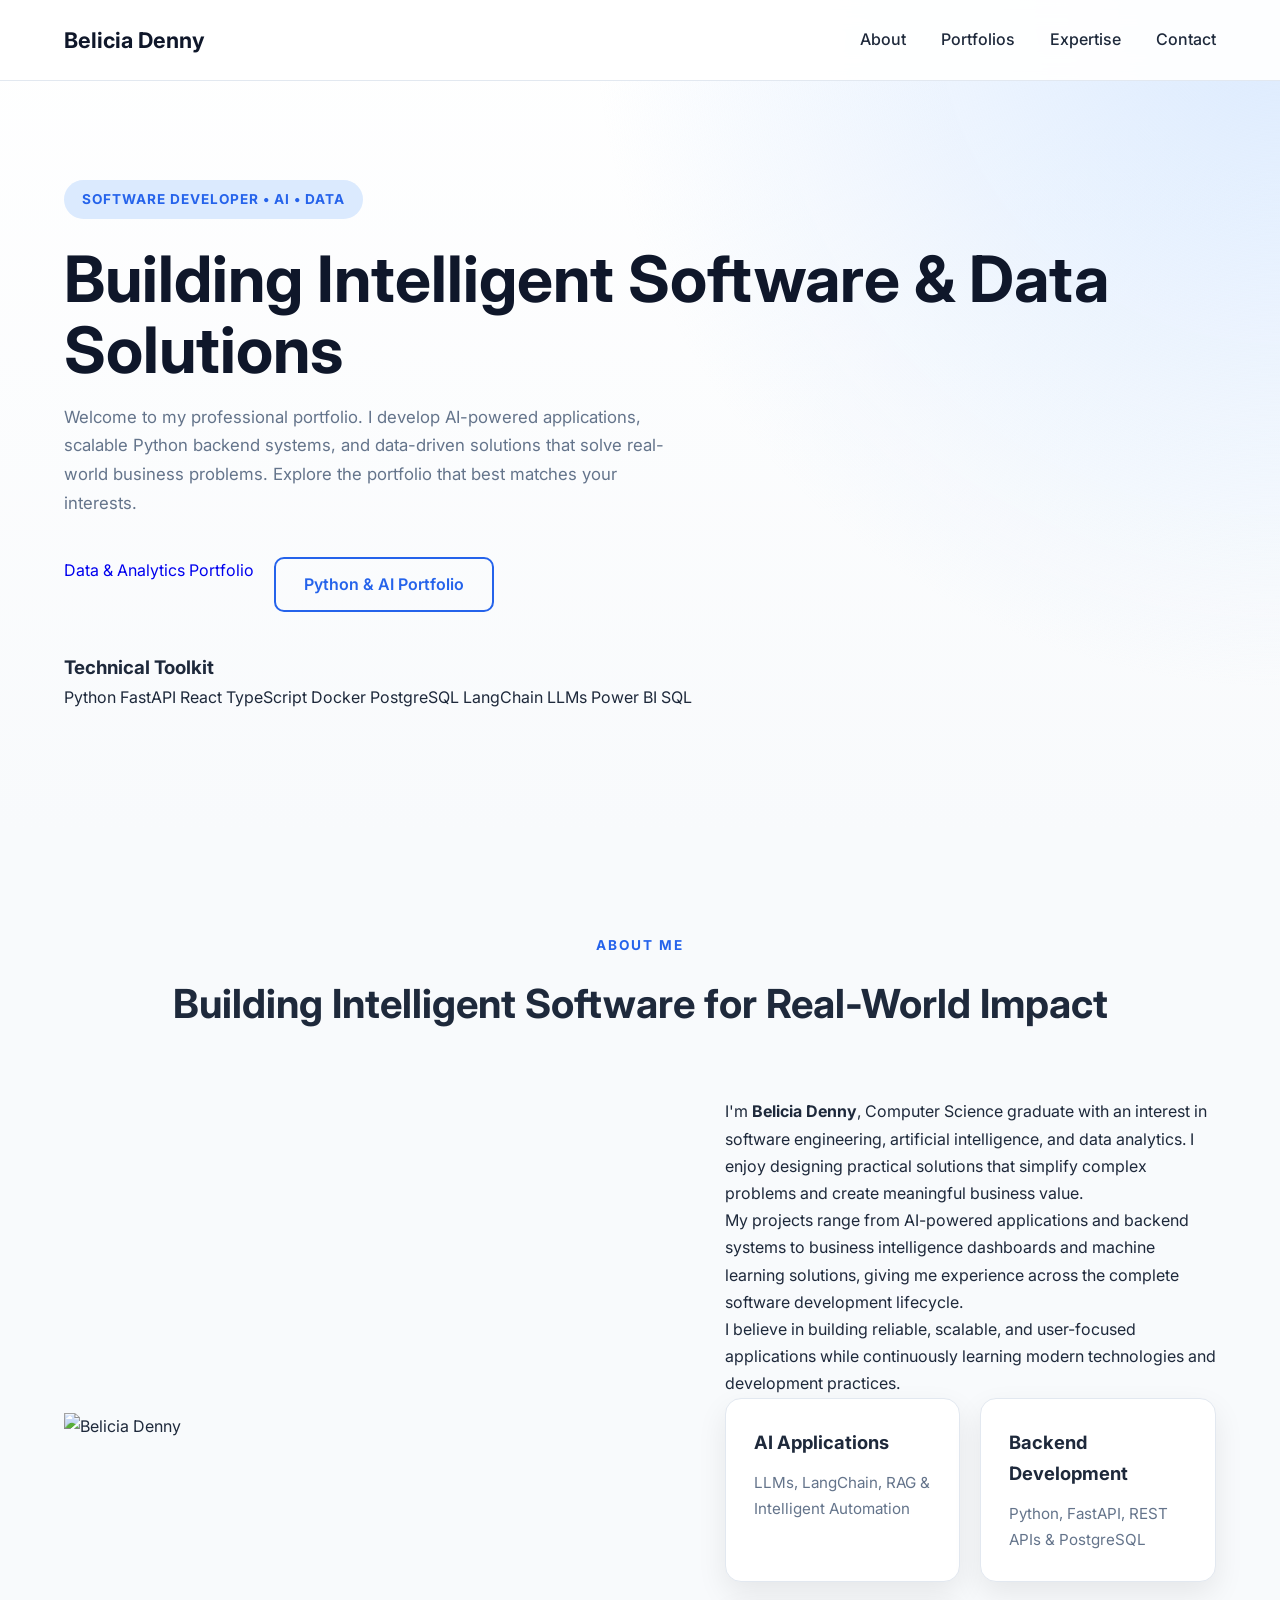
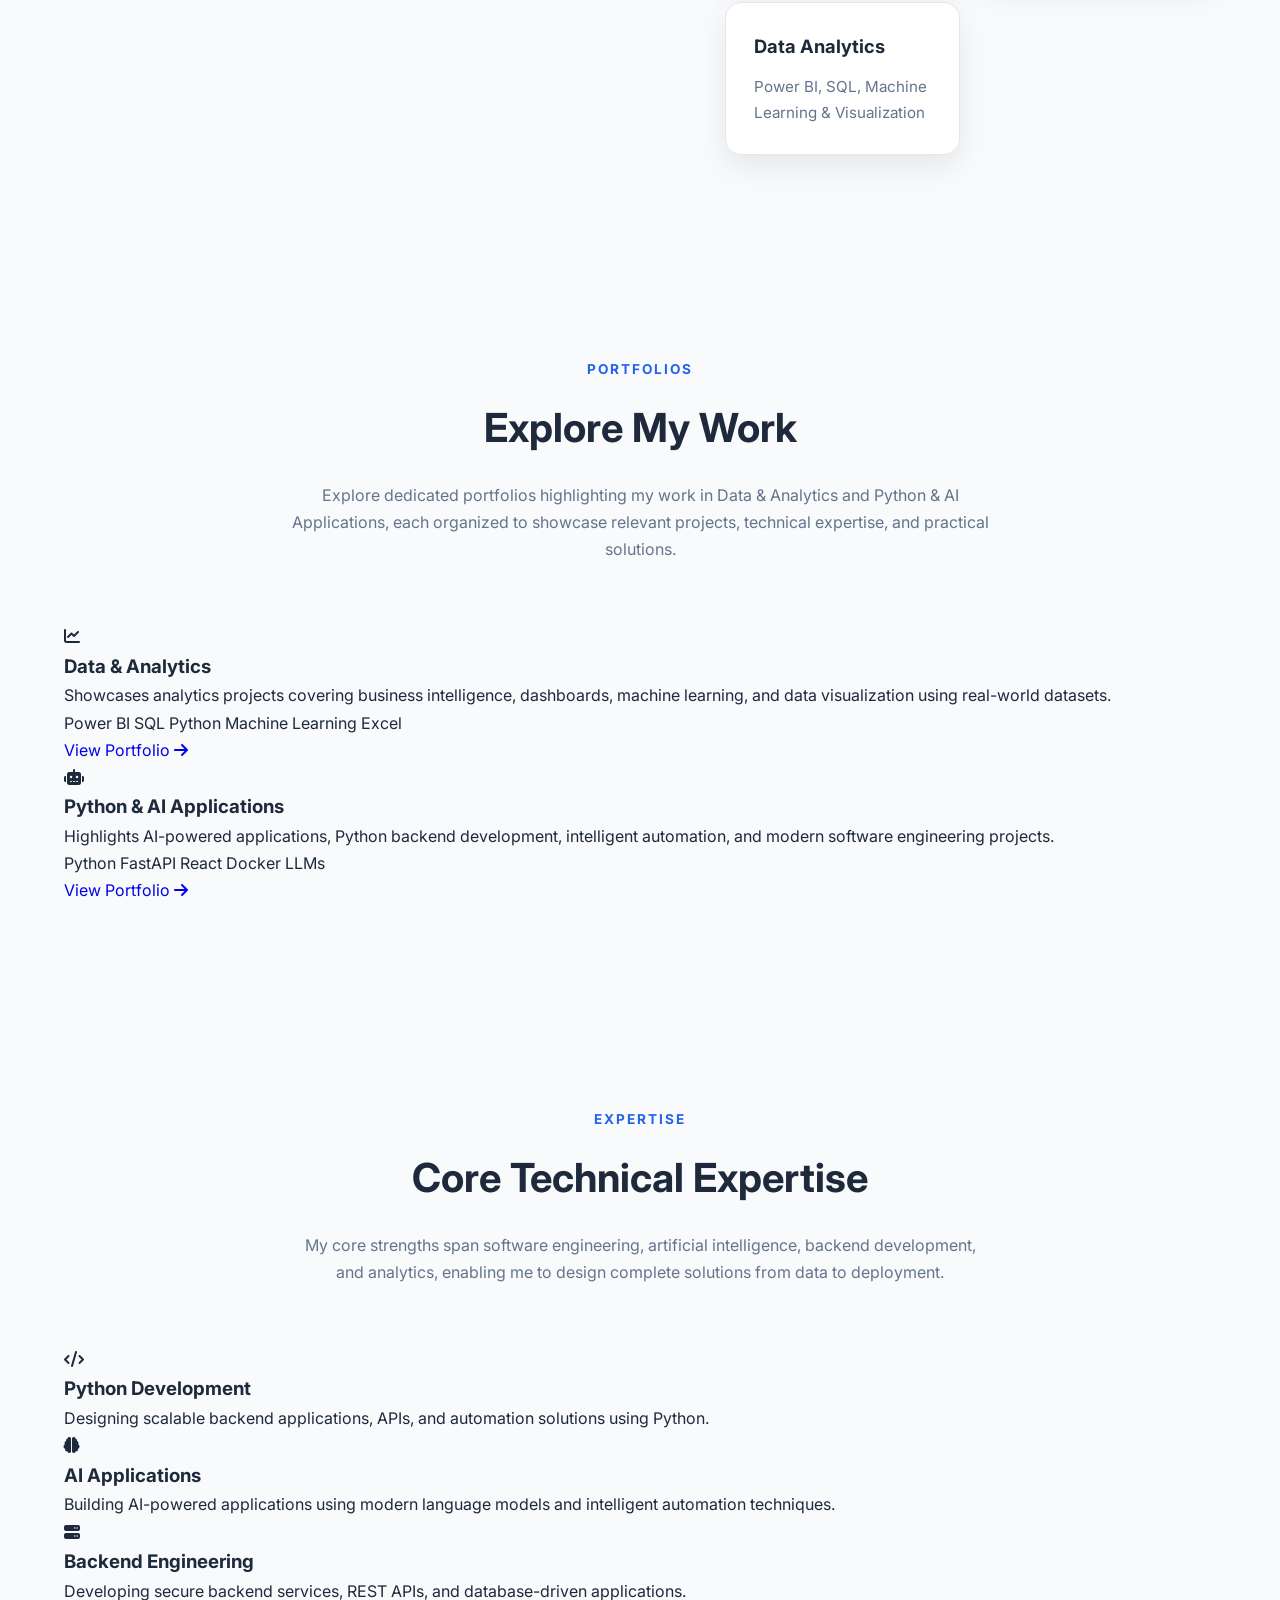
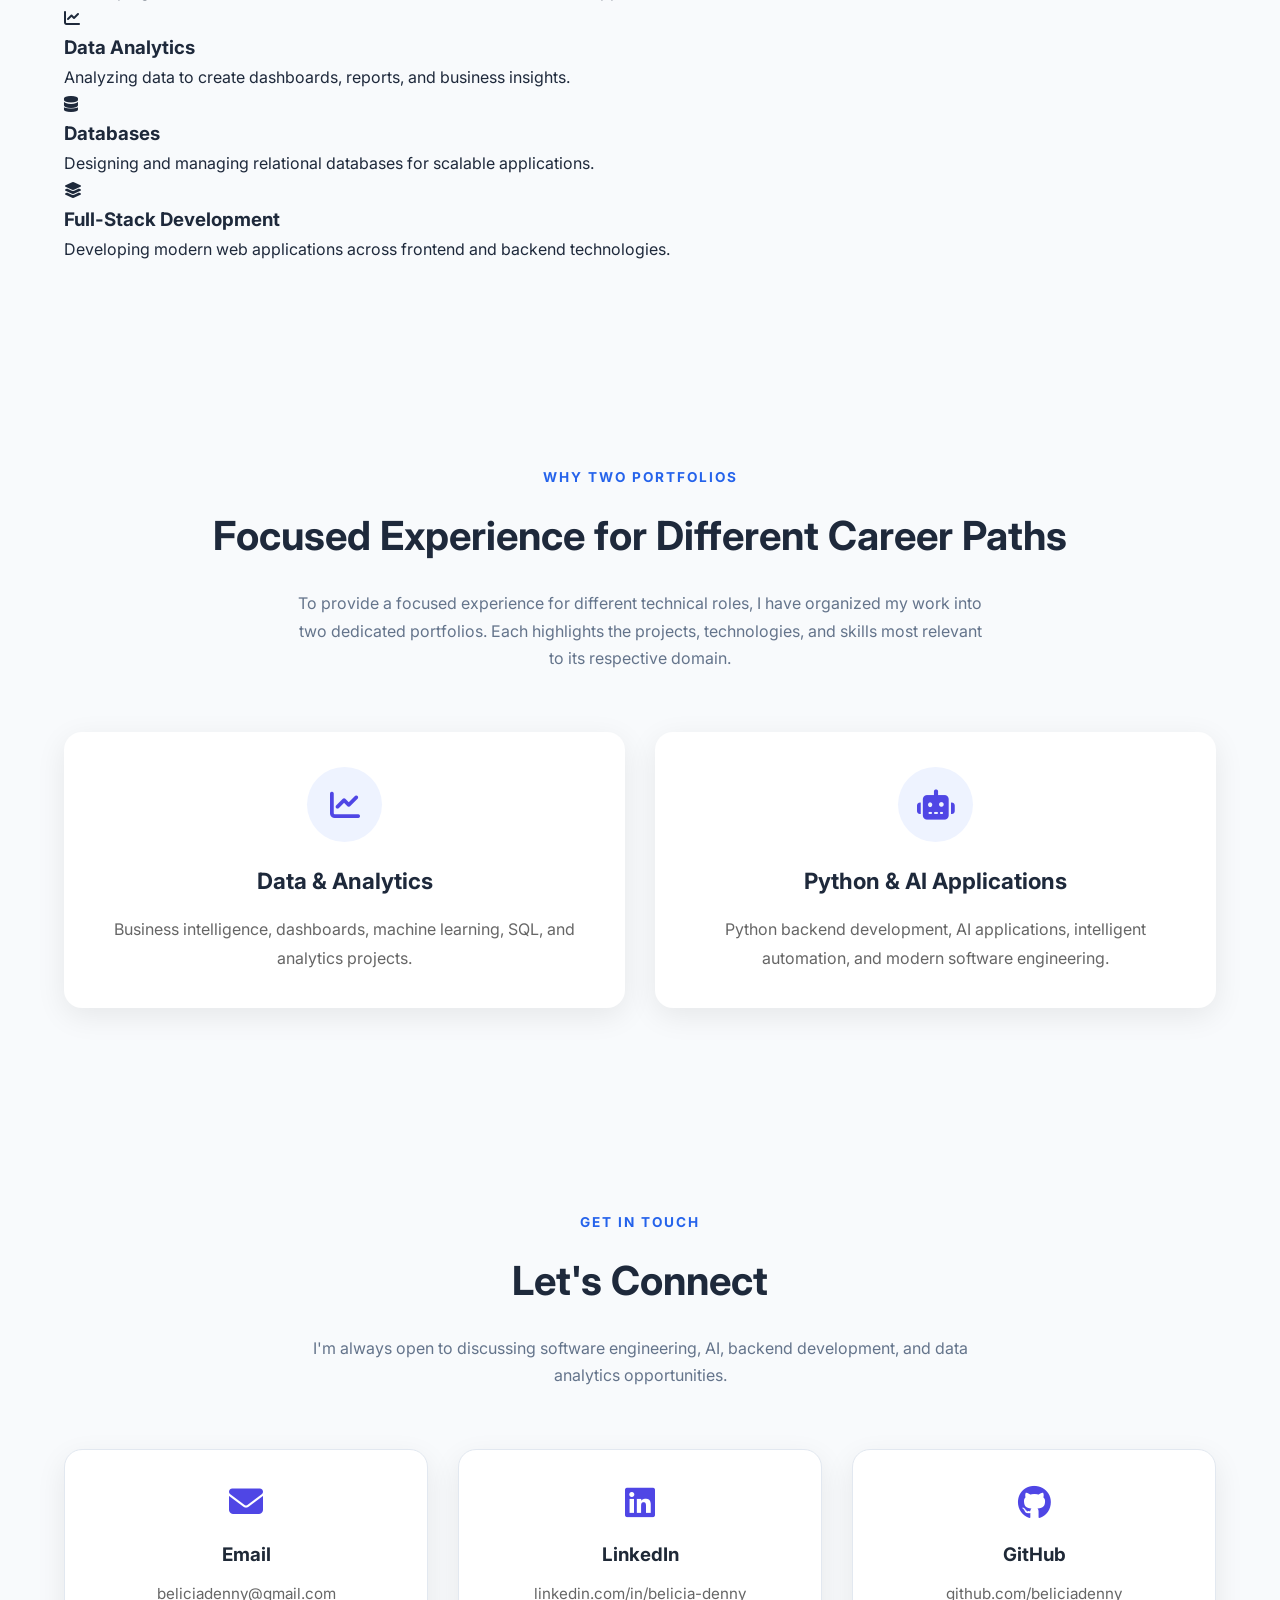
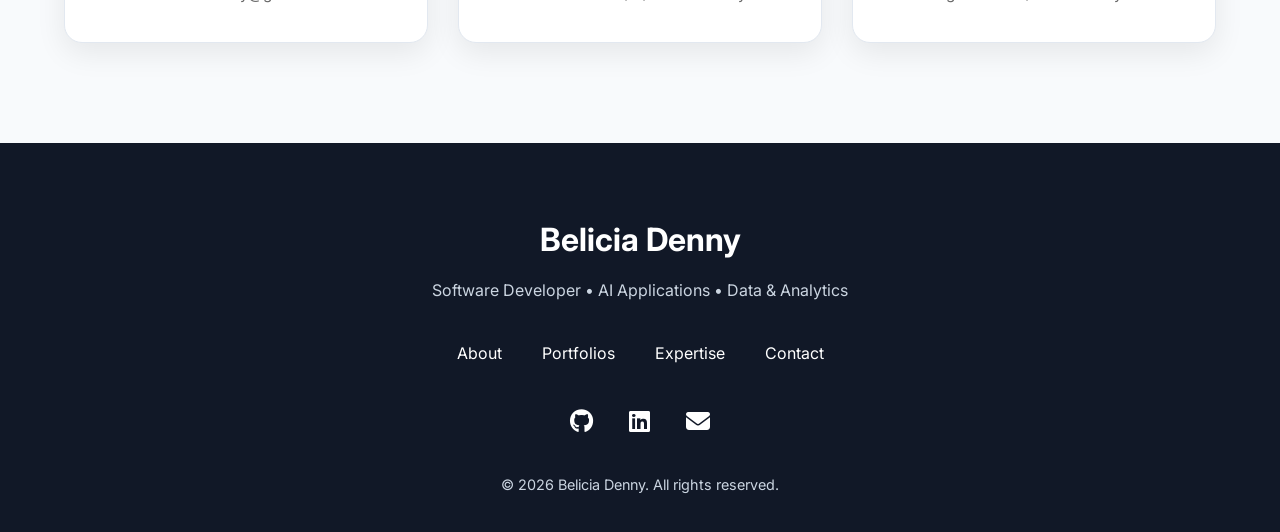
==== index.html @ b596ad57 "Update index.html" ====
<!DOCTYPE html>
<html lang="en">

<head>

    <meta charset="UTF-8">

    <meta name="viewport"
          content="width=device-width, initial-scale=1.0">

    <title>
        Belicia Denny | Data & Analytics Portfolio
    </title>

    <meta name="description"
          content="Portfolio of Belicia Denny showcasing Data Analytics, Business Intelligence, Machine Learning and Data Quality projects.">

    <link rel="icon"
          href="assets/images/favicon.png">

    <link rel="stylesheet"
          href="style.css">

    <link rel="preconnect"
          href="https://fonts.googleapis.com">

    <link rel="preconnect"
          href="https://fonts.gstatic.com"
          crossorigin>

    <link href="https://fonts.googleapis.com/css2?family=Inter:wght@300;400;500;600;700;800&display=swap"
          rel="stylesheet">

    <link rel="stylesheet"
          href="https://cdnjs.cloudflare.com/ajax/libs/font-awesome/6.5.2/css/all.min.css">

</head>

<body>

<!-- ================= HEADER ================= -->

<header class="hero">

    <nav class="navbar">

        <div class="container nav-container">

            <a href="#" class="logo">
                Belicia Denny
            </a>

            <ul class="nav-links">

                <li><a href="#about">About</a></li>

                <li><a href="#portfolios">Portfolios</a></li>

                <li><a href="#expertise">Expertise</a></li>

                <li><a href="#contact">Contact</a></li>

            </ul>

        </div>

    </nav>



    <div class="container hero-content">

        <div class="hero-text">

            <span class="hero-tag">

                SOFTWARE DEVELOPER • AI • DATA

            </span>

            <h1>

                Building Intelligent Software & Data Solutions

            </h1>

            <p>

                Welcome to my professional portfolio.

                I develop AI-powered applications, scalable Python backend systems,

                and data-driven solutions that solve real-world business problems.

                Explore the portfolio that best matches your interests.

            </p>

            <div class="hero-buttons">

                <a href="data-analytics/"

                   class="btn-primary">

                    Data & Analytics Portfolio

                </a>

                <a href="python-ai/"

                   class="btn-outline">

                    Python & AI Portfolio

                </a>

            </div>

        </div>



        <div class="hero-image">

            <div class="hero-card">

                <h3>

                    Technical Toolkit

                </h3>

                <div class="hero-skills">

                    <span>Python</span>

                    <span>FastAPI</span>

                    <span>React</span>

                    <span>TypeScript</span>

                    <span>Docker</span>

                    <span>PostgreSQL</span>

                    <span>LangChain</span>

                    <span>LLMs</span>

                    <span>Power BI</span>

                    <span>SQL</span>

                </div>

            </div>

        </div>

    </div>

</header>

<!-- ================= ABOUT ================= -->

<section id="about" class="about section">

    <div class="container">

        <div class="section-title">

            <span>ABOUT ME</span>

            <h2>Building Intelligent Software for Real-World Impact</h2>

        </div>

        <div class="about-grid">

            <div class="about-image">

                <img src="assets/images/profile.jpeg"
                     alt="Belicia Denny">

            </div>

            <div class="about-content">

                <p>

                    I'm <strong>Belicia Denny</strong>, Computer Science graduate with an interest in software engineering, artificial intelligence, and data analytics. I enjoy designing practical solutions that simplify complex problems and create meaningful business value.

                </p>

                <p>

                   My projects range from AI-powered applications and backend systems to business intelligence dashboards and machine learning solutions, giving me experience across the complete software development lifecycle.

                </p>

                <p>

                    I believe in building reliable, scalable, and user-focused applications while continuously learning modern technologies and development practices.

                </p>

                <div class="about-highlights">

                    <div class="highlight-card">

                        <h3>AI Applications</h3>

                        <p>LLMs, LangChain, RAG & Intelligent Automation</p>

                    </div>

                    <div class="highlight-card">

                        <h3>Backend Development</h3>

                        <p>Python, FastAPI, REST APIs & PostgreSQL</p>

                    </div>

                    <div class="highlight-card">

                        <h3>Data Analytics</h3>

                        <p>Power BI, SQL, Machine Learning & Visualization</p>

                    </div>

                </div>

            </div>

        </div>

    </div>

</section>

<!-- ================= PORTFOLIOS ================= -->

<section id="portfolios" class="portfolio-selection section">

    <div class="container">

        <div class="section-title">

            <span>PORTFOLIOS</span>

            <h2>Explore My Work</h2>

            <p>

                Explore dedicated portfolios highlighting my work in Data & Analytics and Python & AI Applications, each organized to showcase relevant projects, technical expertise, and practical solutions.

            </p>

        </div>

        <div class="portfolio-grid">

            <!-- Data Portfolio -->

            <div class="portfolio-card">

                <div class="portfolio-icon">

                    <i class="fas fa-chart-line"></i>

                </div>

                <h3>Data & Analytics</h3>

                <p>

                    Showcases analytics projects covering business intelligence, dashboards, machine learning, and data visualization using real-world datasets.

                </p>

                <div class="portfolio-tags">

                    <span>Power BI</span>

                    <span>SQL</span>

                    <span>Python</span>

                    <span>Machine Learning</span>

                    <span>Excel</span>

                </div>

                <a href="data-analytics/"

                   class="btn-primary">

                    View Portfolio

                    <i class="fas fa-arrow-right"></i>

                </a>

            </div>



            <!-- Python Portfolio -->

            <div class="portfolio-card">

                <div class="portfolio-icon">

                    <i class="fas fa-robot"></i>

                </div>

                <h3>Python & AI Applications</h3>

                <p>

                    Highlights AI-powered applications, Python backend development, intelligent automation, and modern software engineering projects.
                </p>

                <div class="portfolio-tags">

                    <span>Python</span>

                    <span>FastAPI</span>

                    <span>React</span>

                    <span>Docker</span>

                    <span>LLMs</span>

                </div>

                <a href="python-ai/"

                   class="btn-primary">

                    View Portfolio

                    <i class="fas fa-arrow-right"></i>

                </a>

            </div>

        </div>

    </div>

</section>

<!-- ================= EXPERTISE ================= -->

<section id="expertise" class="expertise section">

    <div class="container">

        <div class="section-title">

            <span>EXPERTISE</span>

            <h2>Core Technical Expertise</h2>

            <p>

                My core strengths span software engineering, artificial intelligence, backend development, and analytics, enabling me to design complete solutions from data to deployment.

            </p>

        </div>

        <div class="expertise-grid">

            <div class="expertise-card">

                <i class="fas fa-code"></i>

                <h3>Python Development</h3>

                <p>

                    Designing scalable backend applications, APIs, and automation solutions using Python.

                </p>

            </div>

            <div class="expertise-card">

                <i class="fas fa-brain"></i>

                <h3>AI Applications</h3>

                <p>

                    Building AI-powered applications using modern language models and intelligent automation techniques.

                </p>

            </div>

            <div class="expertise-card">

                <i class="fas fa-server"></i>

                <h3>Backend Engineering</h3>

                <p>

                    Developing secure backend services, REST APIs, and database-driven applications.

                </p>

            </div>

            <div class="expertise-card">

                <i class="fas fa-chart-line"></i>

                <h3>Data Analytics</h3>

                <p>

                    Analyzing data to create dashboards, reports, and business insights.

                </p>

            </div>

            <div class="expertise-card">

                <i class="fas fa-database"></i>

                <h3>Databases</h3>

                <p>

                    Designing and managing relational databases for scalable applications.

                </p>

            </div>

            <div class="expertise-card">

                <i class="fas fa-layer-group"></i>

                <h3>Full-Stack Development</h3>

                <p>

                    Developing modern web applications across frontend and backend technologies.

                </p>

            </div>

        </div>

    </div>

</section>


<!-- ================= WHY TWO PORTFOLIOS ================= -->

<section id="why-portfolios" class="section why-portfolios">

    <div class="container">

        <div class="section-title">

            <span>WHY TWO PORTFOLIOS</span>

            <h2>Focused Experience for Different Career Paths</h2>

            <p>

                To provide a focused experience for different technical roles, I have organized my work into two dedicated portfolios. Each highlights the projects, technologies, and skills most relevant to its respective domain.

            </p>

        </div>

        <div class="why-grid">

            <div class="why-card">

                <div class="why-icon">
                    <i class="fas fa-chart-line"></i>
                </div>

                <h3>Data & Analytics</h3>

                <p>

                    Business intelligence, dashboards, machine learning, SQL, and analytics projects.

                </p>

            </div>

            <div class="why-card">

                <div class="why-icon">
                    <i class="fas fa-robot"></i>
                </div>

                <h3>Python & AI Applications</h3>

                <p>

                    Python backend development, AI applications, intelligent automation, and modern software engineering.

                </p>

            </div>

        </div>

    </div>

</section>

    <!-- ================= CONTACT ================= -->

<section id="contact" class="section contact">

    <div class="container">

        <div class="section-title">

            <span>GET IN TOUCH</span>

            <h2>Let's Connect</h2>

            <p>

                I'm always open to discussing software engineering, AI, backend development, and data analytics opportunities.

            </p>

        </div>

        <div class="contact-grid">

            <a href="mailto:beliciadenny@gmail.com" class="contact-card">

                <i class="fas fa-envelope"></i>

                <h3>Email</h3>

                <p>beliciadenny@gmail.com</p>

            </a>

            <a href="https://www.linkedin.com/in/belicia-denny"
               target="_blank"
               class="contact-card">

                <i class="fab fa-linkedin"></i>

                <h3>LinkedIn</h3>

                <p>linkedin.com/in/belicia-denny</p>

            </a>

            <a href="https://github.com/beliciadenny"
               target="_blank"
               class="contact-card">

                <i class="fab fa-github"></i>

                <h3>GitHub</h3>

                <p>github.com/beliciadenny</p>

            </a>

        </div>

    </div>

</section>

    <!-- ================= FOOTER ================= -->

<footer>

    <div class="container footer-content">

        <h3>Belicia Denny</h3>

        <p>

            Software Developer • AI Applications • Data & Analytics

        </p>

        <div class="footer-links">

            <a href="#about">About</a>

            <a href="#portfolios">Portfolios</a>

            <a href="#expertise">Expertise</a>

            <a href="#contact">Contact</a>

        </div>

        <div class="footer-social">

            <a href="https://github.com/beliciadenny"
               target="_blank">

                <i class="fab fa-github"></i>

            </a>

            <a href="https://www.linkedin.com/in/belicia-denny"
               target="_blank">

                <i class="fab fa-linkedin"></i>

            </a>

            <a href="mailto:beliciadenny@gmail.com">

                <i class="fas fa-envelope"></i>

            </a>

        </div>

        <p class="copyright">

            © 2026 Belicia Denny. All rights reserved.

        </p>

    </div>

</footer>
<script src="main.js"></script>
</body>

    
   
   
</html>
---- style.css ----
/*==================================================
  GLOBAL STYLES
==================================================*/

:root{

    --primary:#2563eb;
    --primary-dark:#1d4ed8;
    --secondary:#0f172a;

    --background:#f8fafc;
    --surface:#ffffff;

    --text:#1e293b;
    --text-light:#64748b;

    --border:#e2e8f0;

    --shadow:0 12px 30px rgba(0,0,0,.08);

    --radius:16px;

    --transition:.3s ease;

    --max-width:1200px;

}

*{

    margin:0;
    padding:0;
    box-sizing:border-box;

}

html{

    scroll-behavior:smooth;

}

body{

    font-family:'Inter',sans-serif;

    background:var(--background);

    color:var(--text);

    line-height:1.7;

}

img{

    width:100%;
    display:block;

}

a{

    text-decoration:none;

}

ul{

    list-style:none;

}

.container{

    width:90%;
    max-width:var(--max-width);

    margin:auto;

}

section{

    padding:100px 0;

}

/*==================================================
  SECTION TITLE
==================================================*/

.section-title{

    text-align:center;

    margin-bottom:60px;

}

.section-title span{

    color:var(--primary);

    font-weight:700;

    letter-spacing:2px;

    font-size:.85rem;

}

.section-title h2{

    margin-top:12px;

    font-size:2.5rem;

    font-weight:700;

}

.section-title p{

    max-width:700px;

    margin:20px auto 0;

    color:var(--text-light);

}

/*==================================================
  NAVIGATION
==================================================*/

.navbar{

    position:fixed;

    top:0;

    left:0;

    width:100%;

    background:#ffffffee;

    backdrop-filter:blur(12px);

    z-index:999;

    border-bottom:1px solid var(--border);

}

.navbar .container{

    display:flex;

    justify-content:space-between;

    align-items:center;

    height:80px;

}

.logo{

    color:var(--secondary);

    font-size:1.35rem;

    font-weight:700;

}

.nav-links{

    display:flex;

    gap:35px;

}

.nav-links a{

    color:var(--text);

    font-weight:500;

    transition:var(--transition);

    position:relative;

}
.nav-links a.active{

    color:var(--primary);

}

.nav-links a.active::after{

    content:"";

    position:absolute;

    bottom:-8px;

    left:0;

    width:100%;

    height:3px;

    background:var(--primary);

    border-radius:5px;

}

.nav-links a:hover{

    color:var(--primary);

}

/*==================================================
  HERO
==================================================*/

.hero{

    padding-top:180px;

    padding-bottom:120px;

    background:
    radial-gradient(circle at top right,#dbeafe 0%,transparent 45%),
    linear-gradient(180deg,#ffffff,#f8fafc);

}

.hero-container{

    display:grid;

    grid-template-columns:1.2fr .8fr;

    align-items:center;

    gap:70px;

}

.hero-tag{

    display:inline-block;

    padding:8px 18px;

    border-radius:999px;

    background:#dbeafe;

    color:var(--primary);

    font-size:.85rem;

    font-weight:700;

    letter-spacing:1px;

    margin-bottom:25px;

}

.hero h1{

    font-size:4rem;

    line-height:1.1;

    margin-bottom:18px;

    color:var(--secondary);

}

.hero h2{

    font-size:1.45rem;

    color:var(--primary);

    font-weight:600;

    margin-bottom:28px;

}

.hero p{

    color:var(--text-light);

    max-width:620px;

    margin-bottom:40px;

    font-size:1.05rem;

}

.hero-right{

    display:flex;

    justify-content:center;

}

.hero-right img{

    width:360px;

    height:360px;

    object-fit:cover;

    border-radius:50%;

    border:8px solid white;

    box-shadow:var(--shadow);

}

/*==================================================
  BUTTONS
==================================================*/

.hero-buttons{

    display:flex;

    gap:20px;

    margin-bottom:40px;

}

.btn{

    background:var(--primary);

    color:white;

    padding:14px 28px;

    border-radius:10px;

    transition:var(--transition);

    font-weight:600;

    display:inline-block;

}

.btn:hover{

    background:var(--primary-dark);

    transform:translateY(-2px);

}

.btn-outline{

    border:2px solid var(--primary);

    color:var(--primary);

    padding:12px 28px;

    border-radius:10px;

    transition:var(--transition);

    font-weight:600;

    display:inline-block;

}

.btn-outline:hover{

    background:var(--primary);

    color:white;

}

/*==================================================
  SOCIAL ICONS
==================================================*/

.social-icons{

    display:flex;

    gap:18px;

}

.social-icons a{

    width:46px;

    height:46px;

    border-radius:50%;

    background:white;

    color:var(--primary);

    display:flex;

    justify-content:center;

    align-items:center;

    font-size:1.2rem;

    box-shadow:0 8px 18px rgba(0,0,0,.08);

    transition:var(--transition);

}

.social-icons a:hover{

    transform:translateY(-5px);

    background:var(--primary);

    color:white;

}
/*==================================================
  ABOUT SECTION
==================================================*/

.about-grid{

    display:grid;

    grid-template-columns:1.1fr .9fr;

    gap:60px;

    align-items:center;

}

.about-text p{

    margin-bottom:22px;

    color:var(--text-light);

    font-size:1.05rem;

}

.about-highlights{

    display:grid;

    grid-template-columns:repeat(2,1fr);

    gap:20px;

}

.highlight-card{

    background:white;

    padding:28px;

    border-radius:var(--radius);

    box-shadow:var(--shadow);

    transition:var(--transition);

    border:1px solid var(--border);

}

.highlight-card:hover{

    transform:translateY(-8px);

}

.highlight-card i{

    font-size:2rem;

    color:var(--primary);

    margin-bottom:18px;

}

.highlight-card h3{

    margin-bottom:12px;

    font-size:1.15rem;

}

.highlight-card p{

    color:var(--text-light);

    font-size:.95rem;

}

/*==================================================
  FEATURED PROJECT
==================================================*/

.featured-section{

    background:white;

}

.featured-project-card{

    display:grid;

    grid-template-columns:1fr 1fr;

    gap:60px;

    align-items:center;

    margin-top:50px;

}

.featured-image img{

    border-radius:18px;

    box-shadow:var(--shadow);

}

.featured-details h3{

    font-size:2rem;

    margin-bottom:25px;

    color:var(--secondary);

}

.featured-details p{

    color:var(--text-light);

    margin-bottom:25px;

}

/*==================================================
  FEATURE GRID
==================================================*/

.feature-grid{

    display:grid;

    grid-template-columns:repeat(2,1fr);

    gap:18px;

    margin:35px 0;

}

.feature-item{

    display:flex;

    align-items:center;

    gap:12px;

    padding:16px;

    border-radius:12px;

    background:#f8fafc;

    border:1px solid var(--border);

}

.feature-item i{

    color:var(--primary);

    font-size:1.15rem;

}

.feature-item span{

    font-weight:600;

    font-size:.95rem;

}

/*==================================================
  TECH BADGES
==================================================*/

.tech-badges{

    display:flex;

    flex-wrap:wrap;

    gap:12px;

    margin:35px 0;

}

.tech-badges span{

    background:#e0ecff;

    color:var(--primary);

    padding:9px 18px;

    border-radius:999px;

    font-size:.9rem;

    font-weight:600;

}

.project-note{

    margin-top:25px;

    color:var(--text-light);

    font-size:.95rem;

}

.project-note i{

    color:var(--primary);

    margin-right:8px;

}

/*==================================================
  PROJECTS
==================================================*/

.projects-section{

    background:#f8fafc;

}

.projects-grid{

    display:grid;

    grid-template-columns:repeat(auto-fit,minmax(330px,1fr));

    gap:35px;

    margin-top:60px;

}

.project-card{

    background:white;

    border-radius:18px;

    overflow:hidden;

    box-shadow:var(--shadow);

    transition:var(--transition);

    border:1px solid var(--border);

}

.project-card:hover{

    transform:translateY(-10px);

}

.project-card img{

    width:100%;

    height:220px;

    object-fit:cover;

}

.project-content{

    padding:30px;

}

.project-content h3{

    margin-bottom:15px;

    font-size:1.3rem;

}

.project-content p{

    color:var(--text-light);

    margin-bottom:25px;

    font-size:.96rem;

}

.project-buttons{

    display:flex;

    gap:15px;

    flex-wrap:wrap;

}

.project-buttons .btn{

    padding:12px 24px;

}
/*==================================================
  SKILLS
==================================================*/

.skills-section{

    background:white;

}

.skills-grid{

    display:grid;

    grid-template-columns:repeat(auto-fit,minmax(280px,1fr));

    gap:30px;

    margin-top:60px;

}

.skill-card{

    background:#f8fafc;

    border:1px solid var(--border);

    border-radius:18px;

    padding:30px;

    transition:var(--transition);

    box-shadow:0 8px 24px rgba(0,0,0,.04);

}

.skill-card:hover{

    transform:translateY(-8px);

    box-shadow:var(--shadow);

}

.skill-icon{

    width:60px;

    height:60px;

    border-radius:14px;

    background:#dbeafe;

    color:var(--primary);

    display:flex;

    justify-content:center;

    align-items:center;

    font-size:1.5rem;

    margin-bottom:20px;

}

.skill-card h3{

    margin-bottom:18px;

    font-size:1.2rem;

}

.skill-tags{

    display:flex;

    flex-wrap:wrap;

    gap:10px;

}

.skill-tags span{

    background:white;

    border:1px solid var(--border);

    border-radius:999px;

    padding:8px 16px;

    font-size:.9rem;

    font-weight:500;

}

/*==================================================
  EDUCATION
==================================================*/

.education-section{

    background:#f8fafc;

}

.education-card{

    max-width:700px;

    margin:auto;

    background:white;

    border-radius:18px;

    padding:40px;

    text-align:center;

    box-shadow:var(--shadow);

    border:1px solid var(--border);

}

.education-card h3{

    font-size:1.8rem;

    color:var(--secondary);

    margin-bottom:12px;

}

.education-card h4{

    color:var(--primary);

    margin-bottom:15px;

    font-size:1.2rem;

}

.education-card p{

    color:var(--text-light);

    margin-bottom:18px;

}

.education-year{

    display:inline-block;

    background:#dbeafe;

    color:var(--primary);

    padding:10px 20px;

    border-radius:999px;

    font-weight:600;

}

/*==================================================
  CONTACT
==================================================*/

.contact-section{

    background:white;

}

.contact-grid{

    display:grid;

    grid-template-columns:repeat(auto-fit,minmax(260px,1fr));

    gap:30px;

    margin-top:60px;

}

.contact-card{

    background:#f8fafc;

    border:1px solid var(--border);

    border-radius:18px;

    padding:35px;

    text-align:center;

    transition:var(--transition);

}

.contact-card:hover{

    transform:translateY(-8px);

    box-shadow:var(--shadow);

}

.contact-card i{

    font-size:2rem;

    color:var(--primary);

    margin-bottom:18px;

}

.contact-card h3{

    margin-bottom:12px;

}

.contact-card p{

    color:var(--text-light);

}

.contact-card a{

    color:var(--primary);

    font-weight:500;

    word-break:break-word;

}

.contact-card a:hover{

    text-decoration:underline;

}

/*==================================================
  FOOTER
==================================================*/

.footer{

    background:var(--secondary);

    color:white;

    padding:35px 0;

    text-align:center;

}

.footer p{

    opacity:.85;

    margin:8px 0;

}

/*==================================================
  RESPONSIVE
==================================================*/

@media(max-width:992px){

.hero-container{

grid-template-columns:1fr;

text-align:center;

}

.hero p{

margin:auto auto 35px;

}

.hero-buttons{

justify-content:center;

}

.social-icons{

justify-content:center;

}

.hero-right{

margin-top:50px;

}

.hero-right img{

width:280px;

height:280px;

}

.about-grid{

grid-template-columns:1fr;

}

.featured-project-card{

grid-template-columns:1fr;

}

.section-title h2{

font-size:2rem;

}

.hero h1{

font-size:3rem;

}

}

@media(max-width:768px){

.navbar .container{

flex-direction:column;

height:auto;

padding:20px 0;

}

.nav-links{

flex-wrap:wrap;

justify-content:center;

gap:18px;

margin-top:15px;

}

.hero{

padding-top:200px;

}

.hero h1{

font-size:2.4rem;

}

.hero h2{

font-size:1.2rem;

}

.hero-buttons{

flex-direction:column;

}

.hero-buttons a{

width:100%;

text-align:center;

}

.about-highlights{

grid-template-columns:1fr;

}

.feature-grid{

grid-template-columns:1fr;

}

.project-buttons{

flex-direction:column;

}

.project-buttons a{

width:100%;

text-align:center;

}

.section-title h2{

font-size:1.8rem;

}

}

@media(max-width:480px){

.container{

width:92%;

}

.hero{

padding-top:190px;

}

.hero h1{

font-size:2rem;

}

.hero-right img{

width:220px;

height:220px;

}

.section-title h2{

font-size:1.6rem;

}

.project-content{

padding:22px;

}

.skill-card{

padding:24px;

}

.education-card{

padding:28px;

}

.contact-card{

padding:28px;

}

}
/*=========================================
SCROLL ANIMATION
=========================================*/

.reveal{

    opacity:0;

    transform:translateY(60px);

    transition:all .8s ease;

}

.reveal.active{

    opacity:1;

    transform:translateY(0);

}
/*=========================================
BACK TO TOP
=========================================*/

#topBtn{

    position:fixed;

    bottom:35px;

    right:35px;

    width:52px;

    height:52px;

    border:none;

    border-radius:50%;

    background:var(--primary);

    color:white;

    font-size:18px;

    cursor:pointer;

    display:none;

    box-shadow:var(--shadow);

    transition:.3s;

    z-index:999;

}

#topBtn:hover{

    background:var(--primary-dark);

    transform:translateY(-4px);

}
/* ================= WHY TWO PORTFOLIOS ================= */

.why-grid{
    display:grid;
    grid-template-columns:repeat(auto-fit,minmax(320px,1fr));
    gap:30px;
    margin-top:60px;
}

.why-card{
    background:#fff;
    border-radius:18px;
    padding:35px 30px;
    box-shadow:0 8px 30px rgba(0,0,0,.08);
    transition:.3s;
    text-align:center;
}

.why-card:hover{
    transform:translateY(-8px);
    box-shadow:0 18px 45px rgba(0,0,0,.12);
}

.why-icon{
    width:75px;
    height:75px;
    margin:0 auto 20px;
    border-radius:50%;
    background:#eef3ff;
    display:flex;
    align-items:center;
    justify-content:center;
}

.why-icon i{
    font-size:30px;
    color:#4F46E5;
}

.why-card h3{
    margin-bottom:15px;
    font-size:1.4rem;
}

.why-card p{
    color:#666;
    line-height:1.8;
}
/* ================= CONTACT ================= */

.contact-grid{

    display:grid;

    grid-template-columns:repeat(auto-fit,minmax(280px,1fr));

    gap:30px;

    margin-top:60px;

}

.contact-card{

    background:#fff;

    border-radius:18px;

    padding:35px;

    text-align:center;

    text-decoration:none;

    color:#1f2937;

    box-shadow:0 10px 30px rgba(0,0,0,.08);

    transition:.3s;

}

.contact-card:hover{

    transform:translateY(-8px);

    box-shadow:0 20px 45px rgba(0,0,0,.12);

}

.contact-card i{

    font-size:34px;

    color:#4F46E5;

    margin-bottom:20px;

}

.contact-card h3{

    margin-bottom:10px;

}

.contact-card p{

    color:#666;

    font-size:.95rem;

}
/* ================= FOOTER ================= */

footer{

    background:#111827;

    color:#fff;

    text-align:center;

    padding:70px 0 35px;

}

.footer-content h3{

    font-size:2rem;

    margin-bottom:10px;

}

.footer-content>p{

    color:#cbd5e1;

}

.footer-links{

    margin:35px 0;

}

.footer-links a{

    color:#fff;

    text-decoration:none;

    margin:0 18px;

    transition:.3s;

}

.footer-links a:hover{

    color:#818cf8;

}

.footer-social{

    margin-bottom:30px;

}

.footer-social a{

    color:#fff;

    font-size:24px;

    margin:0 15px;

    transition:.3s;

}

.footer-social a:hover{

    color:#818cf8;

}

.copyright{

    margin-top:25px;

    color:#94a3b8;

    font-size:.9rem;

}
/* Navbar while scrolling */

.navbar.scrolled{

    background:#ffffff;

    box-shadow:0 8px 25px rgba(0,0,0,.08);

    transition:.3s;

}
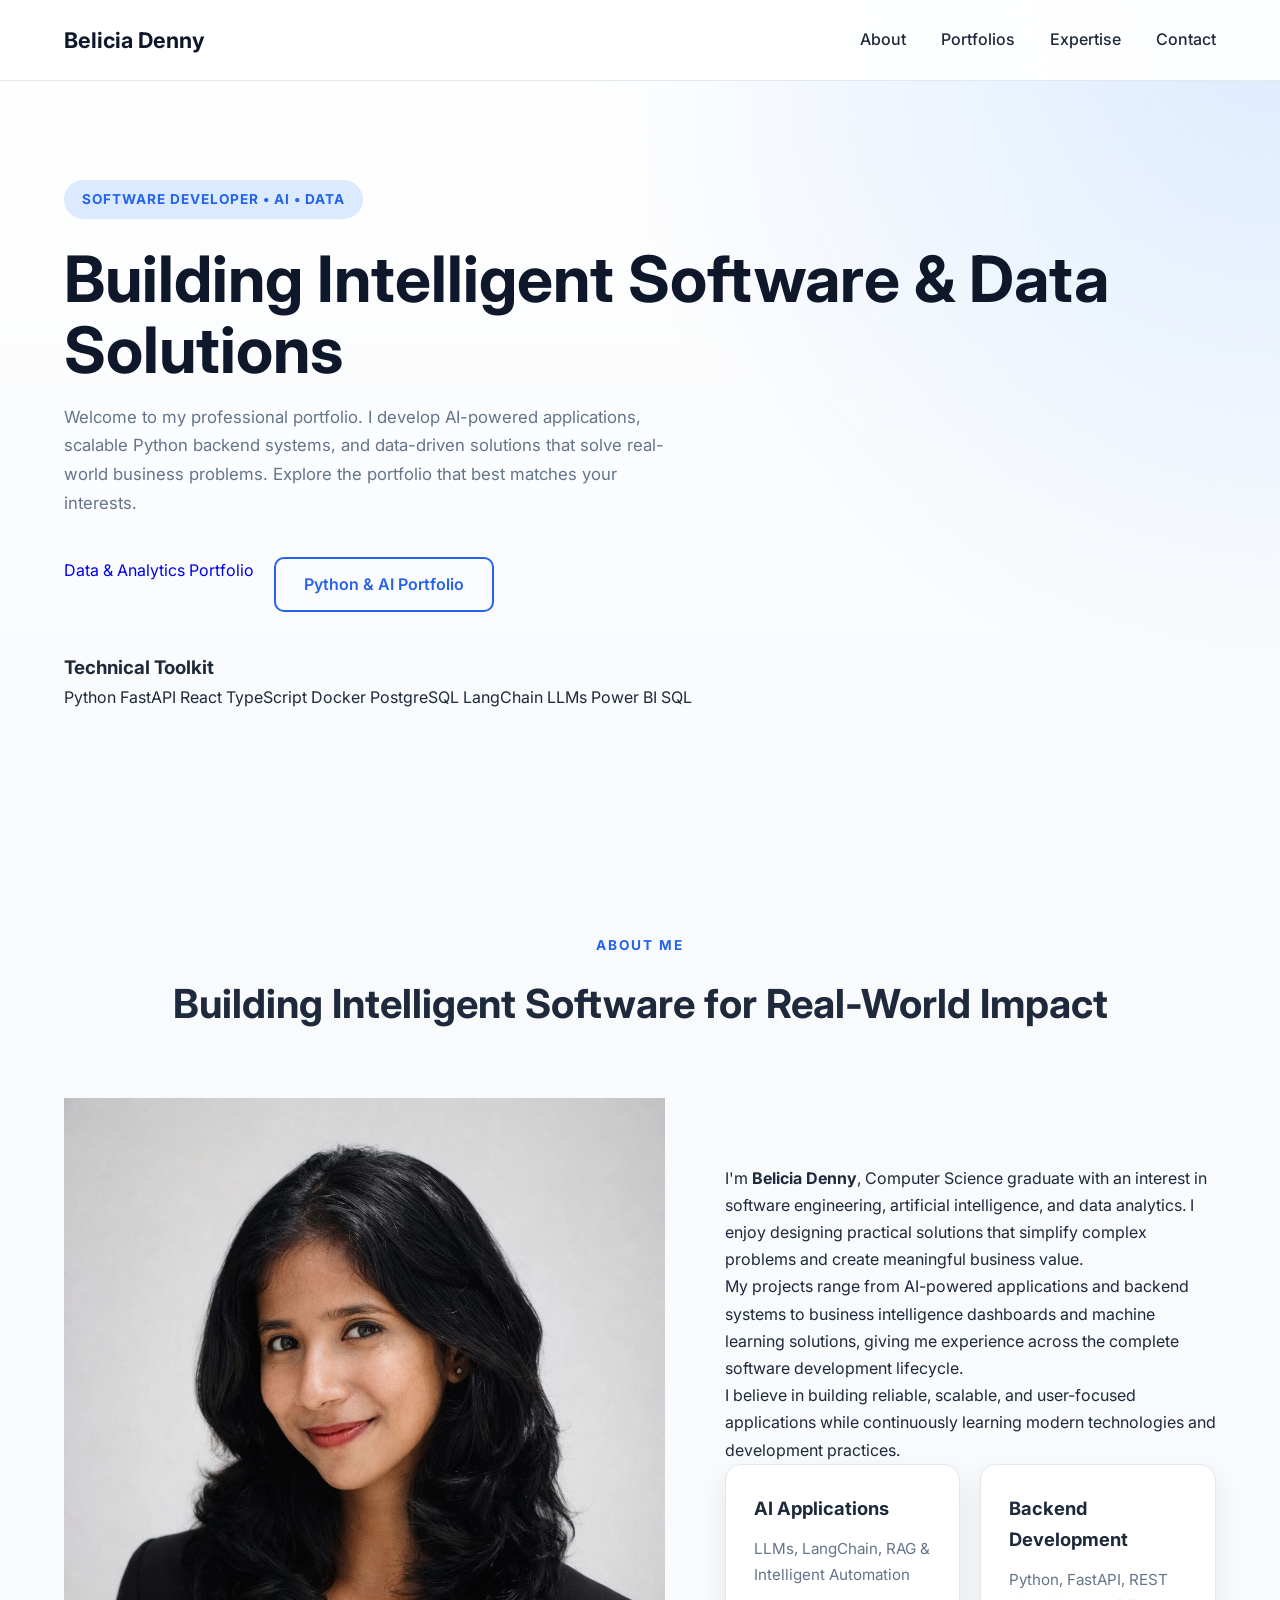
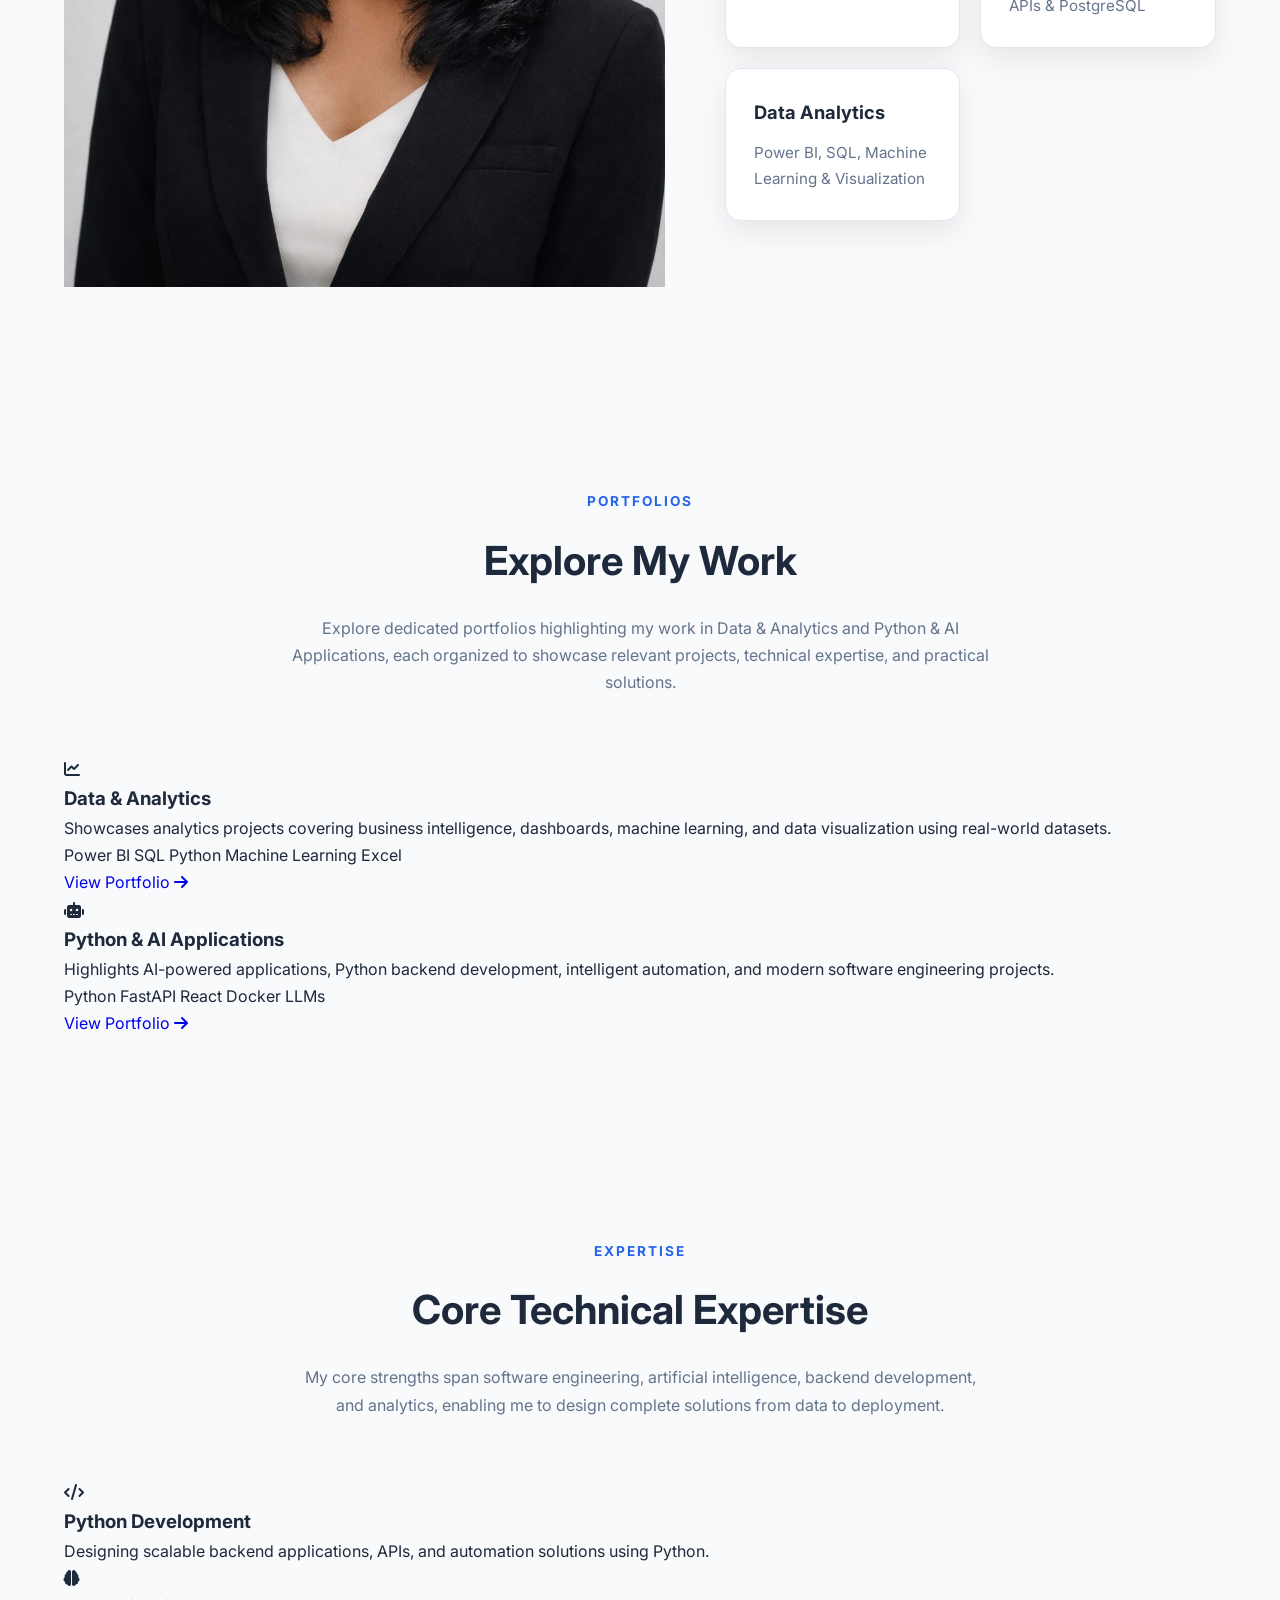
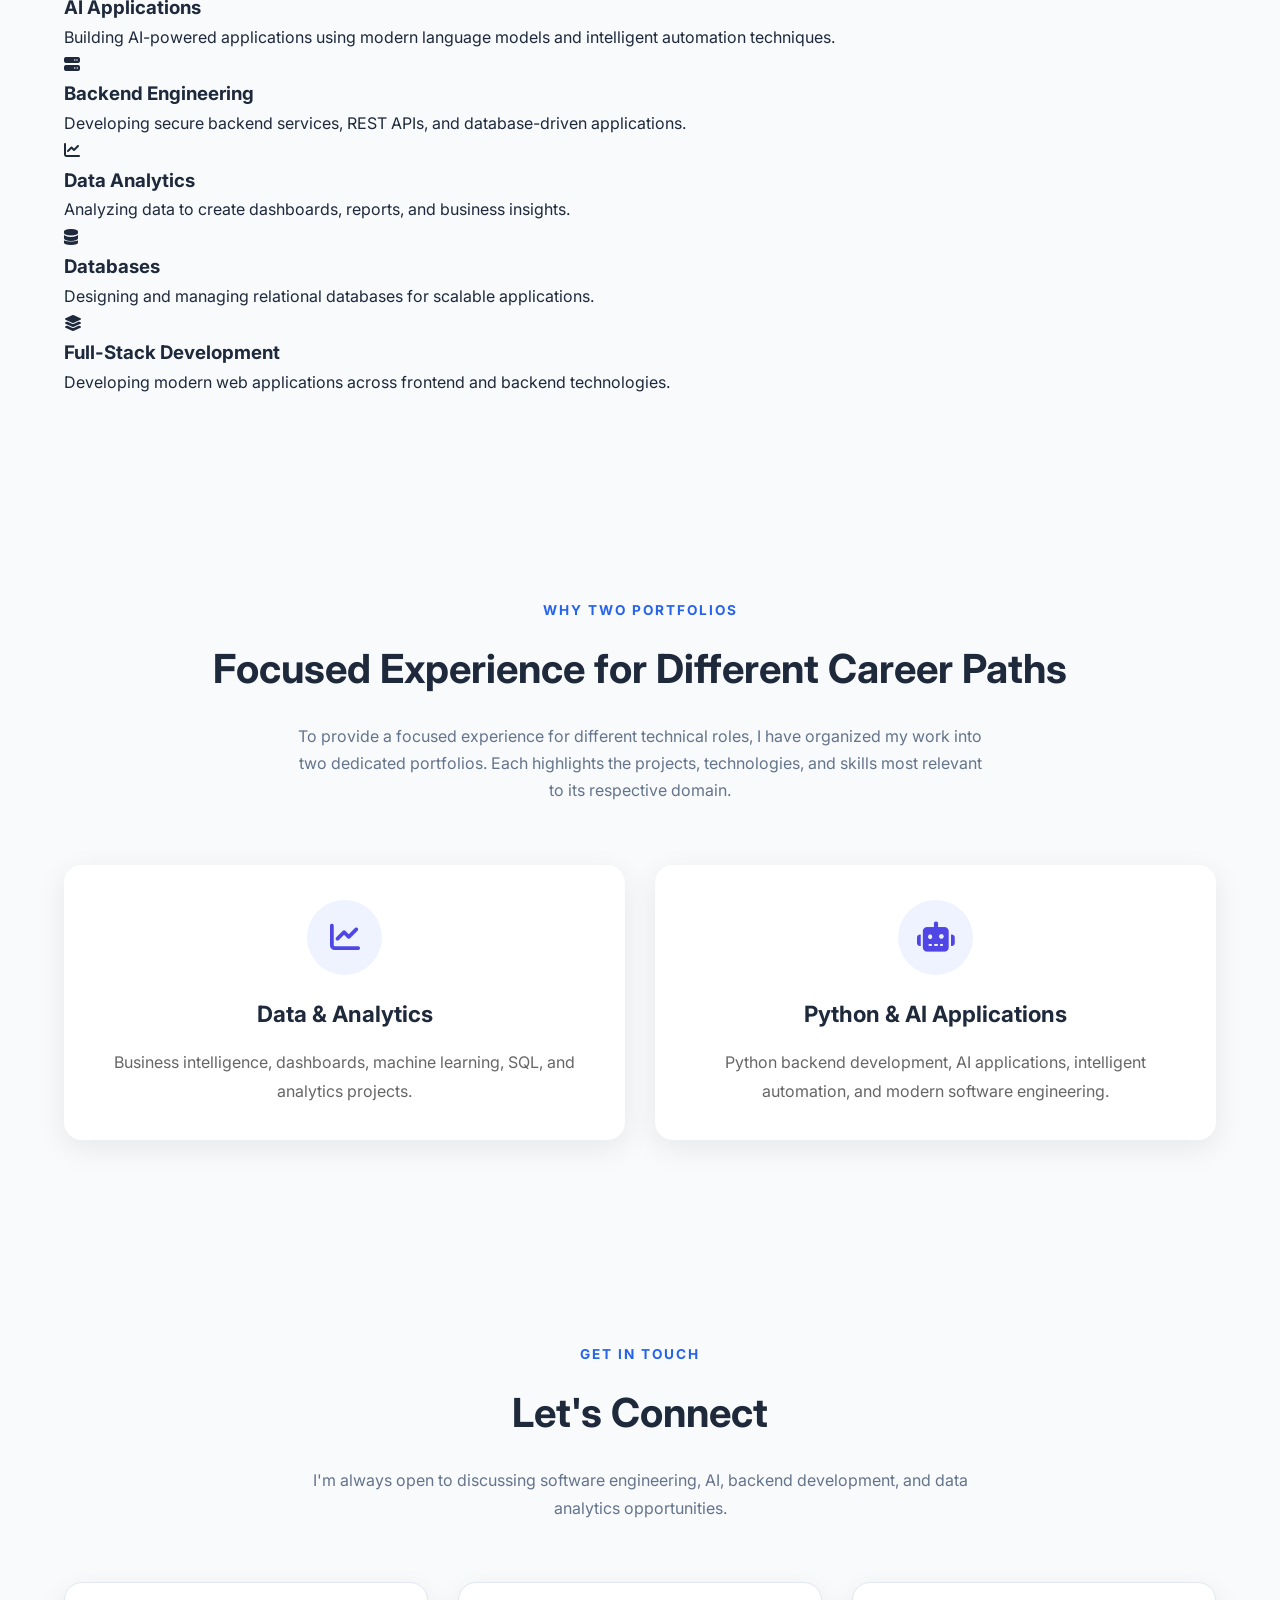
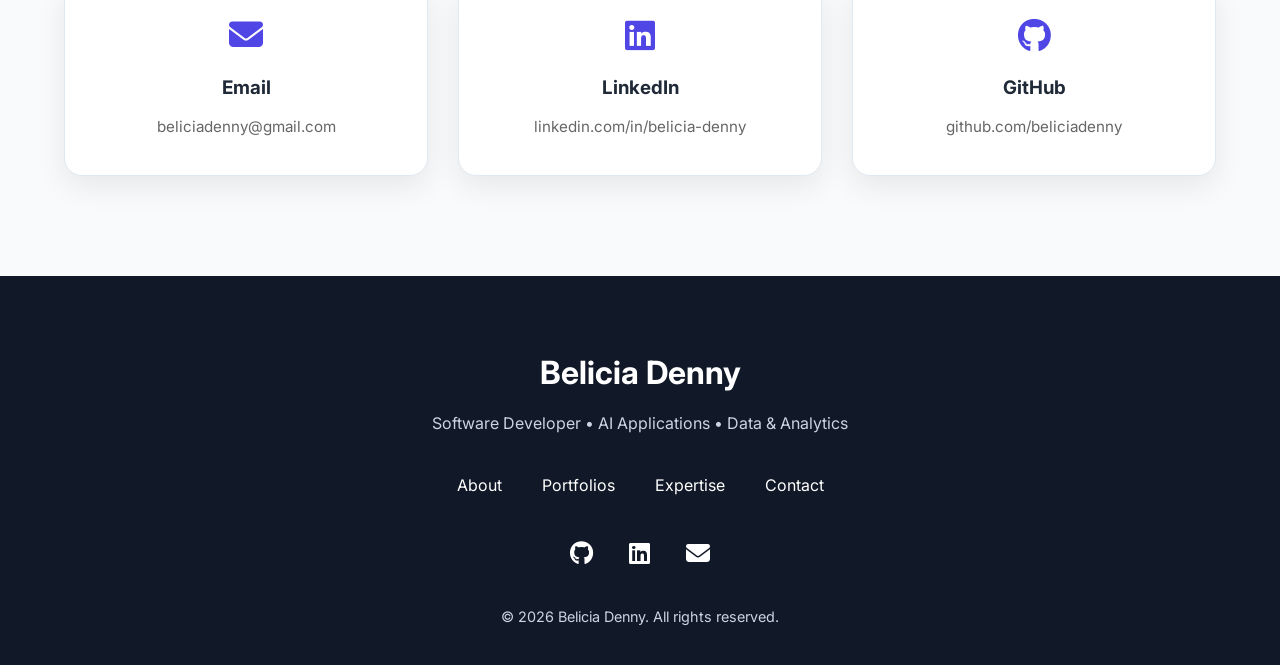
==== commit 3e02c277: "Update index.html" ====
--- a/index.html
+++ b/index.html
@@ -180,7 +180,7 @@
 
             <div class="about-image">
 
-                <img src="assets/images/profile.jpeg"
+                <img src="assets/images/new_pic.jpeg"
                      alt="Belicia Denny">
 
             </div>
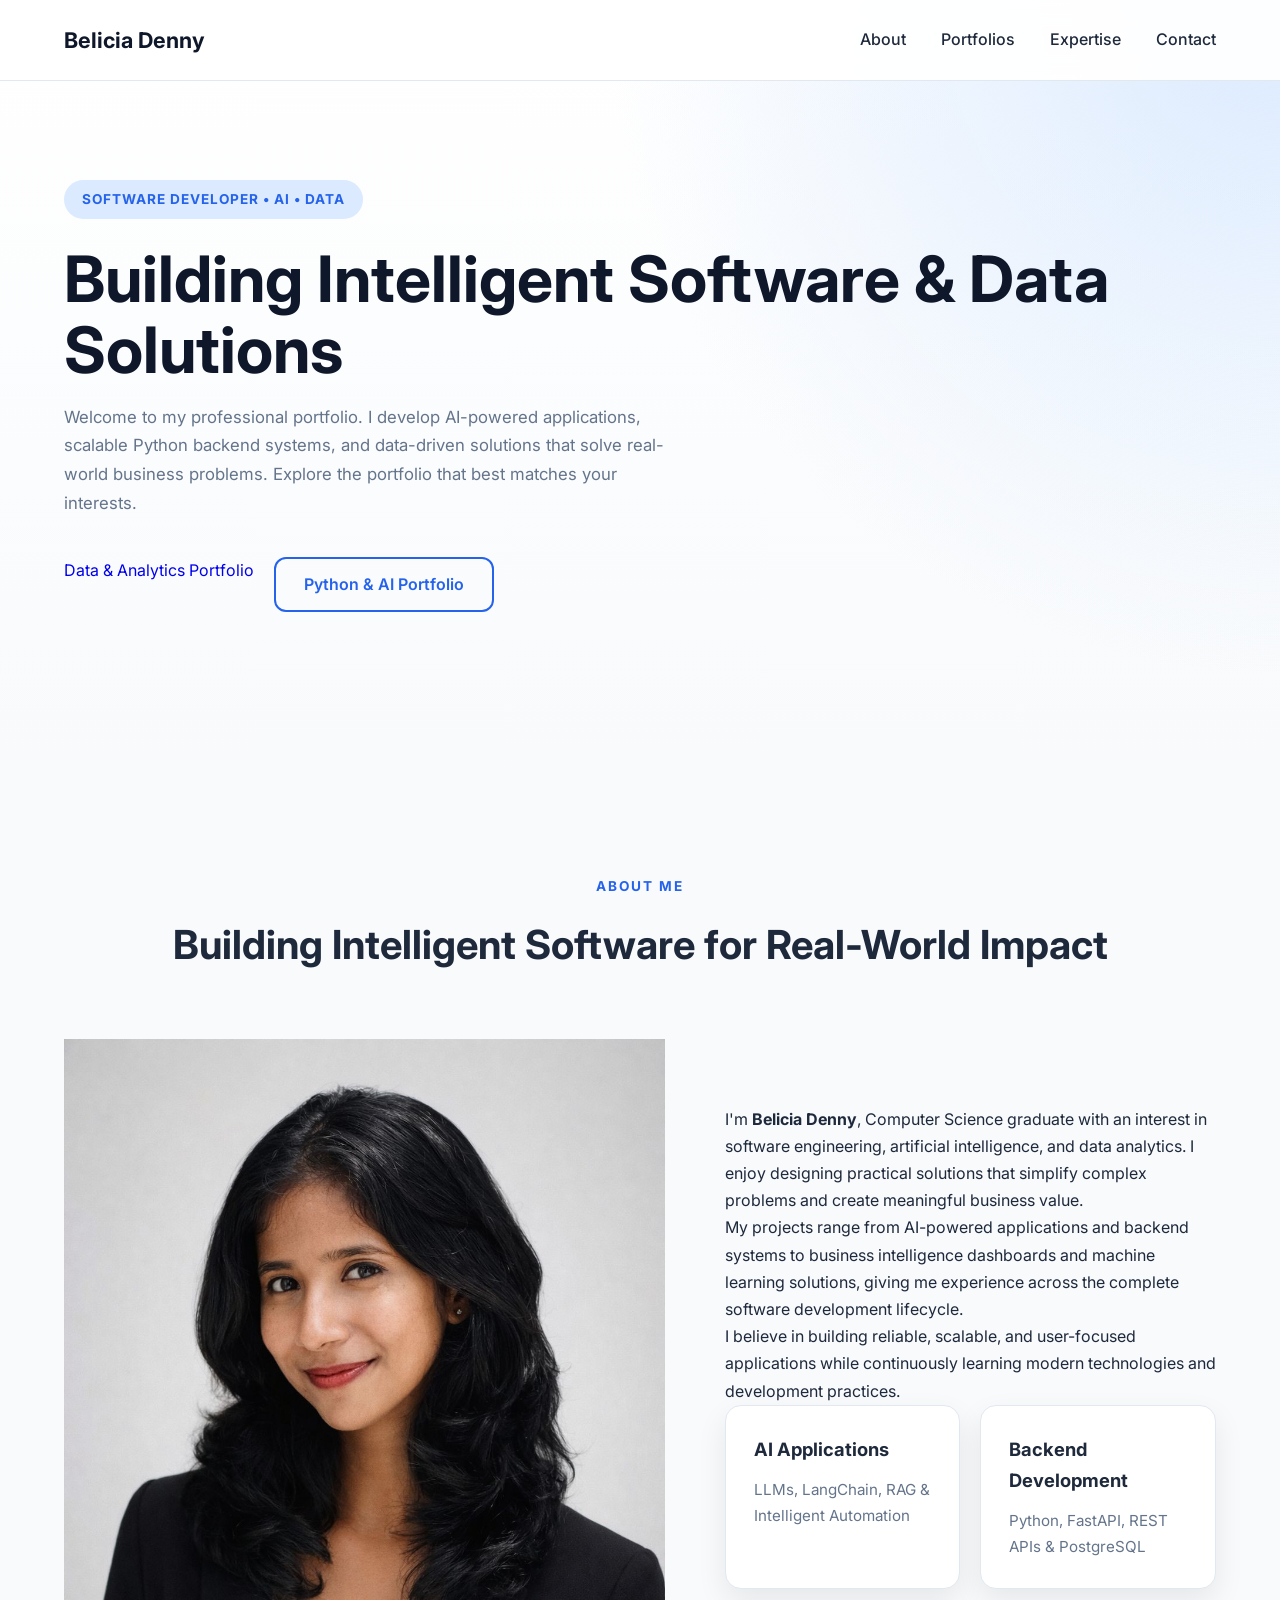
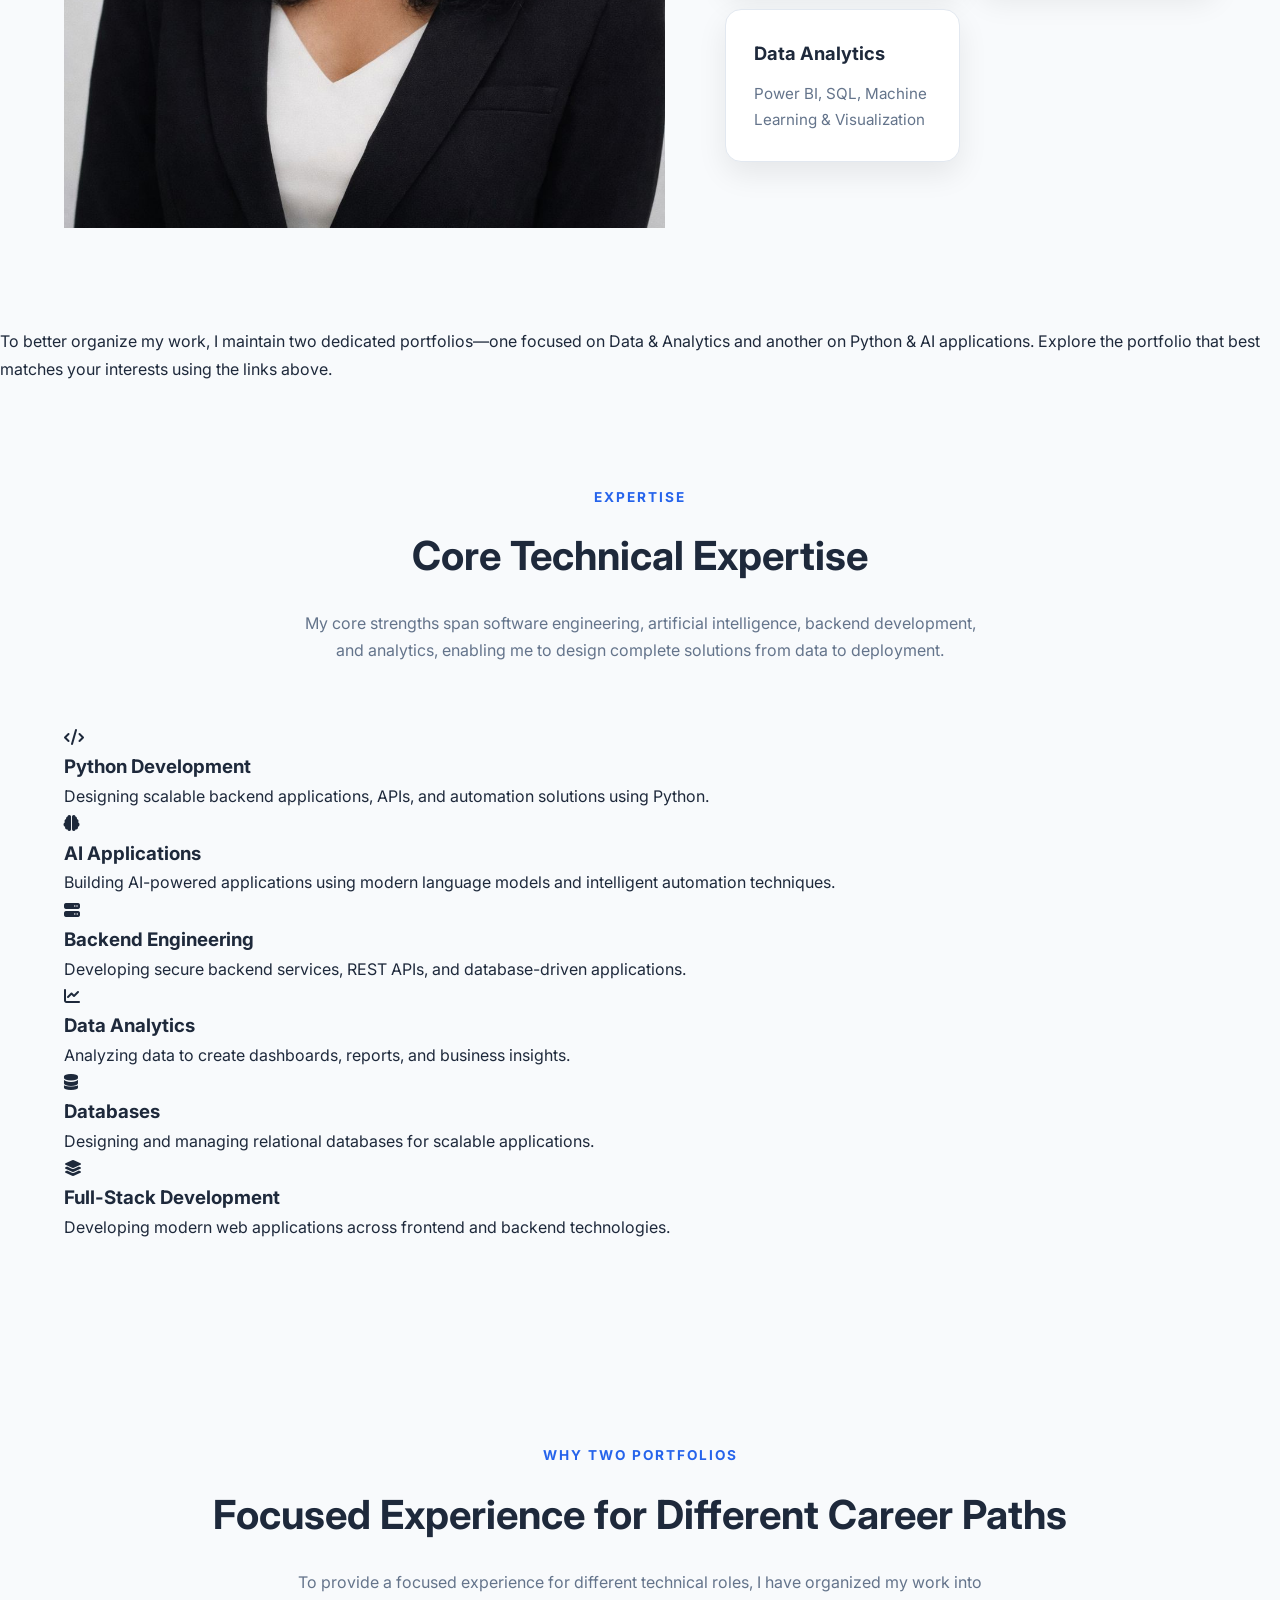
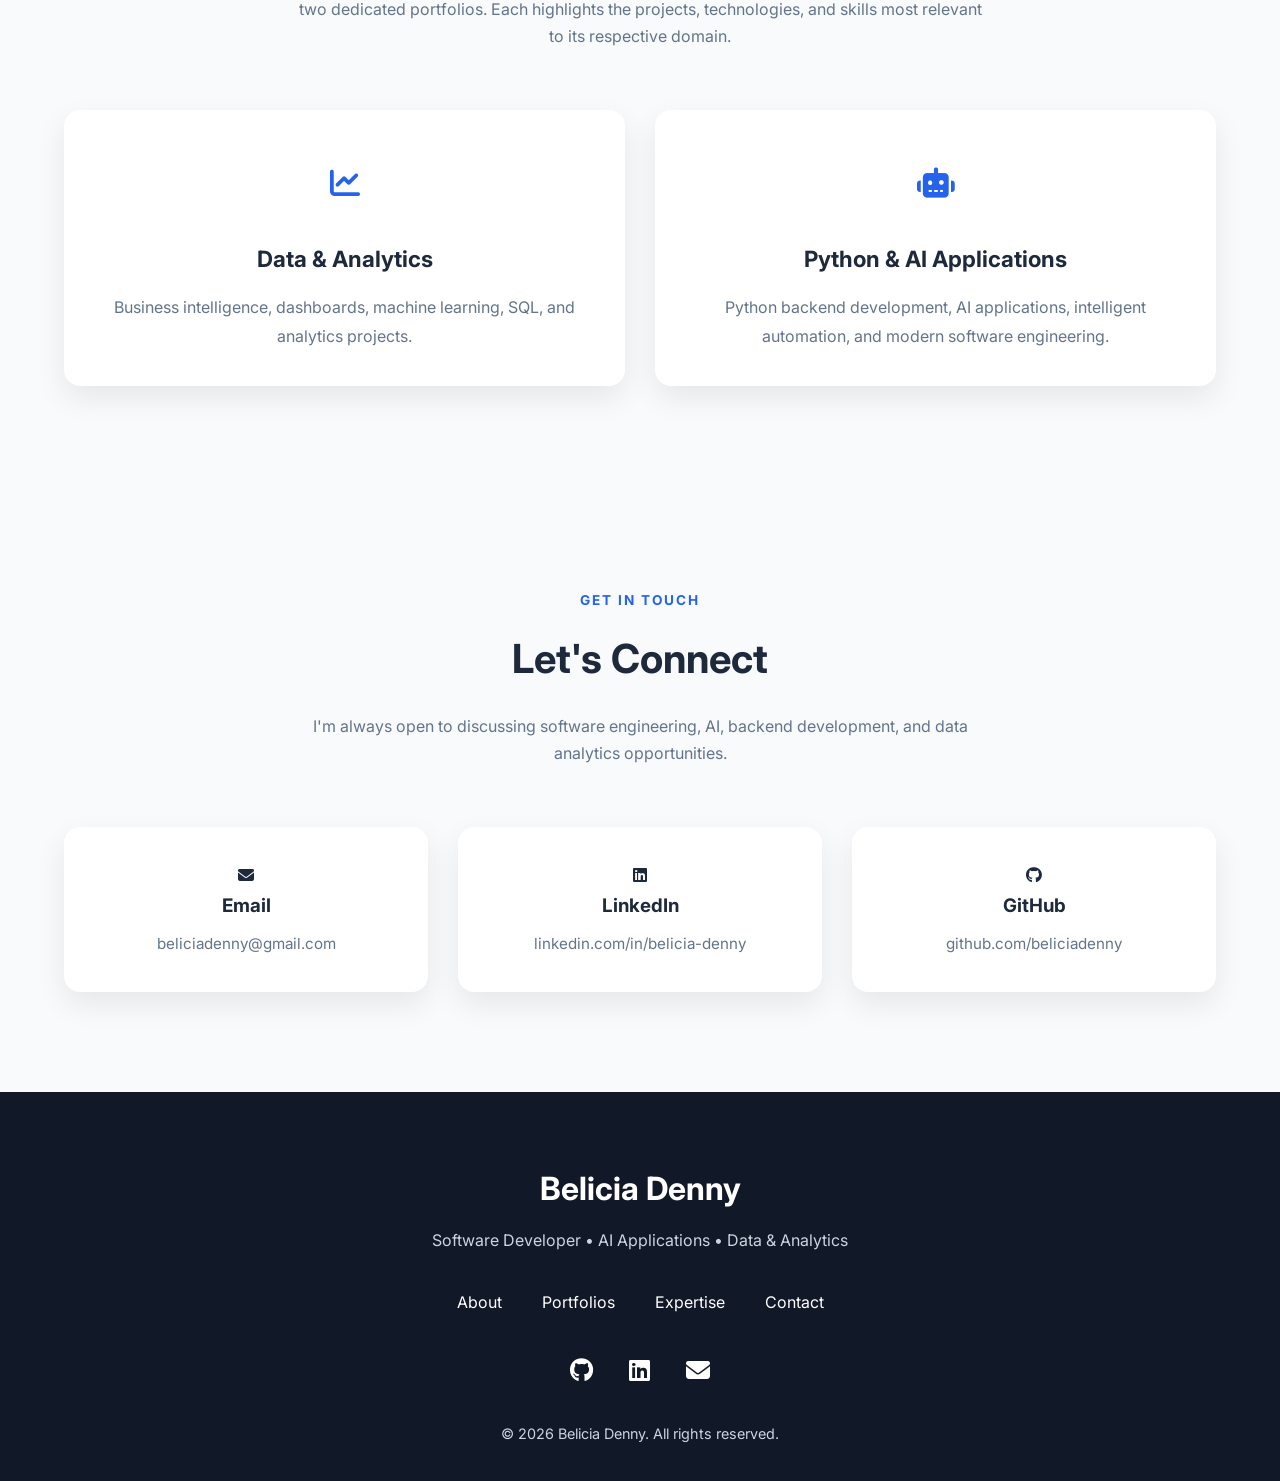
==== commit 5e24e3c1: "Update index.html" ====
--- a/index.html
+++ b/index.html
@@ -120,43 +120,7 @@
 
 
 
-        <div class="hero-image">
-
-            <div class="hero-card">
-
-                <h3>
-
-                    Technical Toolkit
-
-                </h3>
-
-                <div class="hero-skills">
-
-                    <span>Python</span>
-
-                    <span>FastAPI</span>
-
-                    <span>React</span>
-
-                    <span>TypeScript</span>
-
-                    <span>Docker</span>
-
-                    <span>PostgreSQL</span>
-
-                    <span>LangChain</span>
-
-                    <span>LLMs</span>
-
-                    <span>Power BI</span>
-
-                    <span>SQL</span>
-
-                </div>
-
-            </div>
-
-        </div>
+        
 
     </div>
 
@@ -236,127 +200,14 @@
             </div>
 
         </div>
-
+</section>
+<p class="about-note">
+    To better organize my work, I maintain two dedicated portfolios—one focused on Data & Analytics and another on Python & AI applications. Explore the portfolio that best matches your interests using the links above.
+</p>
     </div>
 
-</section>
-
-<!-- ================= PORTFOLIOS ================= -->
-
-<section id="portfolios" class="portfolio-selection section">
-
-    <div class="container">
-
-        <div class="section-title">
-
-            <span>PORTFOLIOS</span>
-
-            <h2>Explore My Work</h2>
-
-            <p>
-
-                Explore dedicated portfolios highlighting my work in Data & Analytics and Python & AI Applications, each organized to showcase relevant projects, technical expertise, and practical solutions.
-
-            </p>
-
-        </div>
-
-        <div class="portfolio-grid">
-
-            <!-- Data Portfolio -->
-
-            <div class="portfolio-card">
-
-                <div class="portfolio-icon">
-
-                    <i class="fas fa-chart-line"></i>
-
-                </div>
-
-                <h3>Data & Analytics</h3>
-
-                <p>
-
-                    Showcases analytics projects covering business intelligence, dashboards, machine learning, and data visualization using real-world datasets.
-
-                </p>
-
-                <div class="portfolio-tags">
-
-                    <span>Power BI</span>
-
-                    <span>SQL</span>
-
-                    <span>Python</span>
-
-                    <span>Machine Learning</span>
-
-                    <span>Excel</span>
-
-                </div>
-
-                <a href="data-analytics/"
-
-                   class="btn-primary">
-
-                    View Portfolio
-
-                    <i class="fas fa-arrow-right"></i>
-
-                </a>
-
-            </div>
-
-
-
-            <!-- Python Portfolio -->
-
-            <div class="portfolio-card">
-
-                <div class="portfolio-icon">
-
-                    <i class="fas fa-robot"></i>
-
-                </div>
-
-                <h3>Python & AI Applications</h3>
-
-                <p>
-
-                    Highlights AI-powered applications, Python backend development, intelligent automation, and modern software engineering projects.
-                </p>
-
-                <div class="portfolio-tags">
-
-                    <span>Python</span>
-
-                    <span>FastAPI</span>
-
-                    <span>React</span>
-
-                    <span>Docker</span>
-
-                    <span>LLMs</span>
-
-                </div>
-
-                <a href="python-ai/"
-
-                   class="btn-primary">
-
-                    View Portfolio
-
-                    <i class="fas fa-arrow-right"></i>
-
-                </a>
-
-            </div>
-
-        </div>
-
-    </div>
-
-</section>
+
+
 
 <!-- ================= EXPERTISE ================= -->
 
--- a/style.css
+++ b/style.css
@@ -16,9 +16,13 @@
 
     --border:#e2e8f0;
 
+    --shadow-sm:0 8px 20px rgba(0,0,0,.06);
     --shadow:0 12px 30px rgba(0,0,0,.08);
+    --shadow-lg:0 18px 45px rgba(0,0,0,.12);
 
     --radius:16px;
+    --radius-sm:12px;
+    --radius-lg:18px;
 
     --transition:.3s ease;
 
@@ -359,7 +363,7 @@
 
     padding:14px 28px;
 
-    border-radius:10px;
+    border-radius:var(--radius-sm);
 
     transition:var(--transition);
 
@@ -385,7 +389,7 @@
 
     padding:12px 28px;
 
-    border-radius:10px;
+    border-radius:var(--radius-sm);
 
     transition:var(--transition);
 
@@ -560,7 +564,7 @@
 
 .featured-image img{
 
-    border-radius:18px;
+    border-radius:var(--radius);
 
     box-shadow:var(--shadow);
 
@@ -610,7 +614,7 @@
 
     padding:16px;
 
-    border-radius:12px;
+    border-radius:var(--radius-sm);
 
     background:#f8fafc;
 
@@ -710,7 +714,7 @@
 
     background:white;
 
-    border-radius:18px;
+    border-radius:var(--radius);
 
     overflow:hidden;
 
@@ -805,7 +809,7 @@
 
     border:1px solid var(--border);
 
-    border-radius:18px;
+    border-radius:var(--radius);
 
     padding:30px;
 
@@ -829,7 +833,7 @@
 
     height:60px;
 
-    border-radius:14px;
+    border-radius:var(--radius-sm);
 
     background:#dbeafe;
 
@@ -899,7 +903,7 @@
 
     background:white;
 
-    border-radius:18px;
+    border-radius:var(--radius);
 
     padding:40px;
 
@@ -955,113 +959,8 @@
 
 }
 
-/*==================================================
-  CONTACT
-==================================================*/
-
-.contact-section{
-
-    background:white;
-
-}
-
-.contact-grid{
-
-    display:grid;
-
-    grid-template-columns:repeat(auto-fit,minmax(260px,1fr));
-
-    gap:30px;
-
-    margin-top:60px;
-
-}
-
-.contact-card{
-
-    background:#f8fafc;
-
-    border:1px solid var(--border);
-
-    border-radius:18px;
-
-    padding:35px;
-
-    text-align:center;
-
-    transition:var(--transition);
-
-}
-
-.contact-card:hover{
-
-    transform:translateY(-8px);
-
-    box-shadow:var(--shadow);
-
-}
-
-.contact-card i{
-
-    font-size:2rem;
-
-    color:var(--primary);
-
-    margin-bottom:18px;
-
-}
-
-.contact-card h3{
-
-    margin-bottom:12px;
-
-}
-
-.contact-card p{
-
-    color:var(--text-light);
-
-}
-
-.contact-card a{
-
-    color:var(--primary);
-
-    font-weight:500;
-
-    word-break:break-word;
-
-}
-
-.contact-card a:hover{
-
-    text-decoration:underline;
-
-}
-
-/*==================================================
-  FOOTER
-==================================================*/
-
-.footer{
-
-    background:var(--secondary);
-
-    color:white;
-
-    padding:35px 0;
-
-    text-align:center;
-
-}
-
-.footer p{
-
-    opacity:.85;
-
-    margin:8px 0;
-
-}
+
+
 
 /*==================================================
   RESPONSIVE
@@ -1361,16 +1260,16 @@
 
 .why-card{
     background:#fff;
-    border-radius:18px;
+    border-radius:var(--radius);
     padding:35px 30px;
-    box-shadow:0 8px 30px rgba(0,0,0,.08);
-    transition:.3s;
+    box-shadow:var(--shadow);
+    transition:var(--transition);
     text-align:center;
 }
 
 .why-card:hover{
     transform:translateY(-8px);
-    box-shadow:0 18px 45px rgba(0,0,0,.12);
+    box-shadow:var(--shadow-lg);
 }
 
 .why-icon{
@@ -1378,7 +1277,7 @@
     height:75px;
     margin:0 auto 20px;
     border-radius:50%;
-    background:#eef3ff;
+    background:var(--primary-light);
     display:flex;
     align-items:center;
     justify-content:center;
@@ -1386,7 +1285,7 @@
 
 .why-icon i{
     font-size:30px;
-    color:#4F46E5;
+    color:var(--primary);
 }
 
 .why-card h3{
@@ -1395,8 +1294,11 @@
 }
 
 .why-card p{
-    color:#666;
+
+    color:var(--text-light);
+
     line-height:1.8;
+
 }
 /* ================= CONTACT ================= */
 
@@ -1414,9 +1316,9 @@
 
 .contact-card{
 
-    background:#fff;
-
-    border-radius:18px;
+    background:var(--surface);
+
+    border-radius:var(--radius);
 
     padding:35px;
 
@@ -1424,11 +1326,13 @@
 
     text-decoration:none;
 
-    color:#1f2937;
-
-    box-shadow:0 10px 30px rgba(0,0,0,.08);
-
-    transition:.3s;
+    color:var(--text);
+
+    box-shadow:var(--shadow);
+
+    transition:var(--transition);
+
+}
 
 }
 
@@ -1436,7 +1340,9 @@
 
     transform:translateY(-8px);
 
-    box-shadow:0 20px 45px rgba(0,0,0,.12);
+    box-shadow:var(--shadow-lg);
+
+}
 
 }
 
@@ -1444,7 +1350,7 @@
 
     font-size:34px;
 
-    color:#4F46E5;
+    color:var(--primary);
 
     margin-bottom:20px;
 
@@ -1458,11 +1364,28 @@
 
 .contact-card p{
 
-    color:#666;
+    color:var(--text-light);
 
     font-size:.95rem;
 
 }
+.contact-card a{
+
+    color:var(--primary);
+
+    text-decoration:none;
+
+    font-weight:500;
+
+    word-break:break-word;
+
+}
+
+.contact-card a:hover{
+
+    text-decoration:underline;
+
+}
 /* ================= FOOTER ================= */
 
 footer{
@@ -1505,7 +1428,7 @@
 
     margin:0 18px;
 
-    transition:.3s;
+    transition:var(--transition);
 
 }
 
@@ -1529,7 +1452,7 @@
 
     margin:0 15px;
 
-    transition:.3s;
+    transition:var(--transition);
 
 }
 
@@ -1556,6 +1479,6 @@
 
     box-shadow:0 8px 25px rgba(0,0,0,.08);
 
-    transition:.3s;
-
-}
+    transition:var(--transition);
+
+}
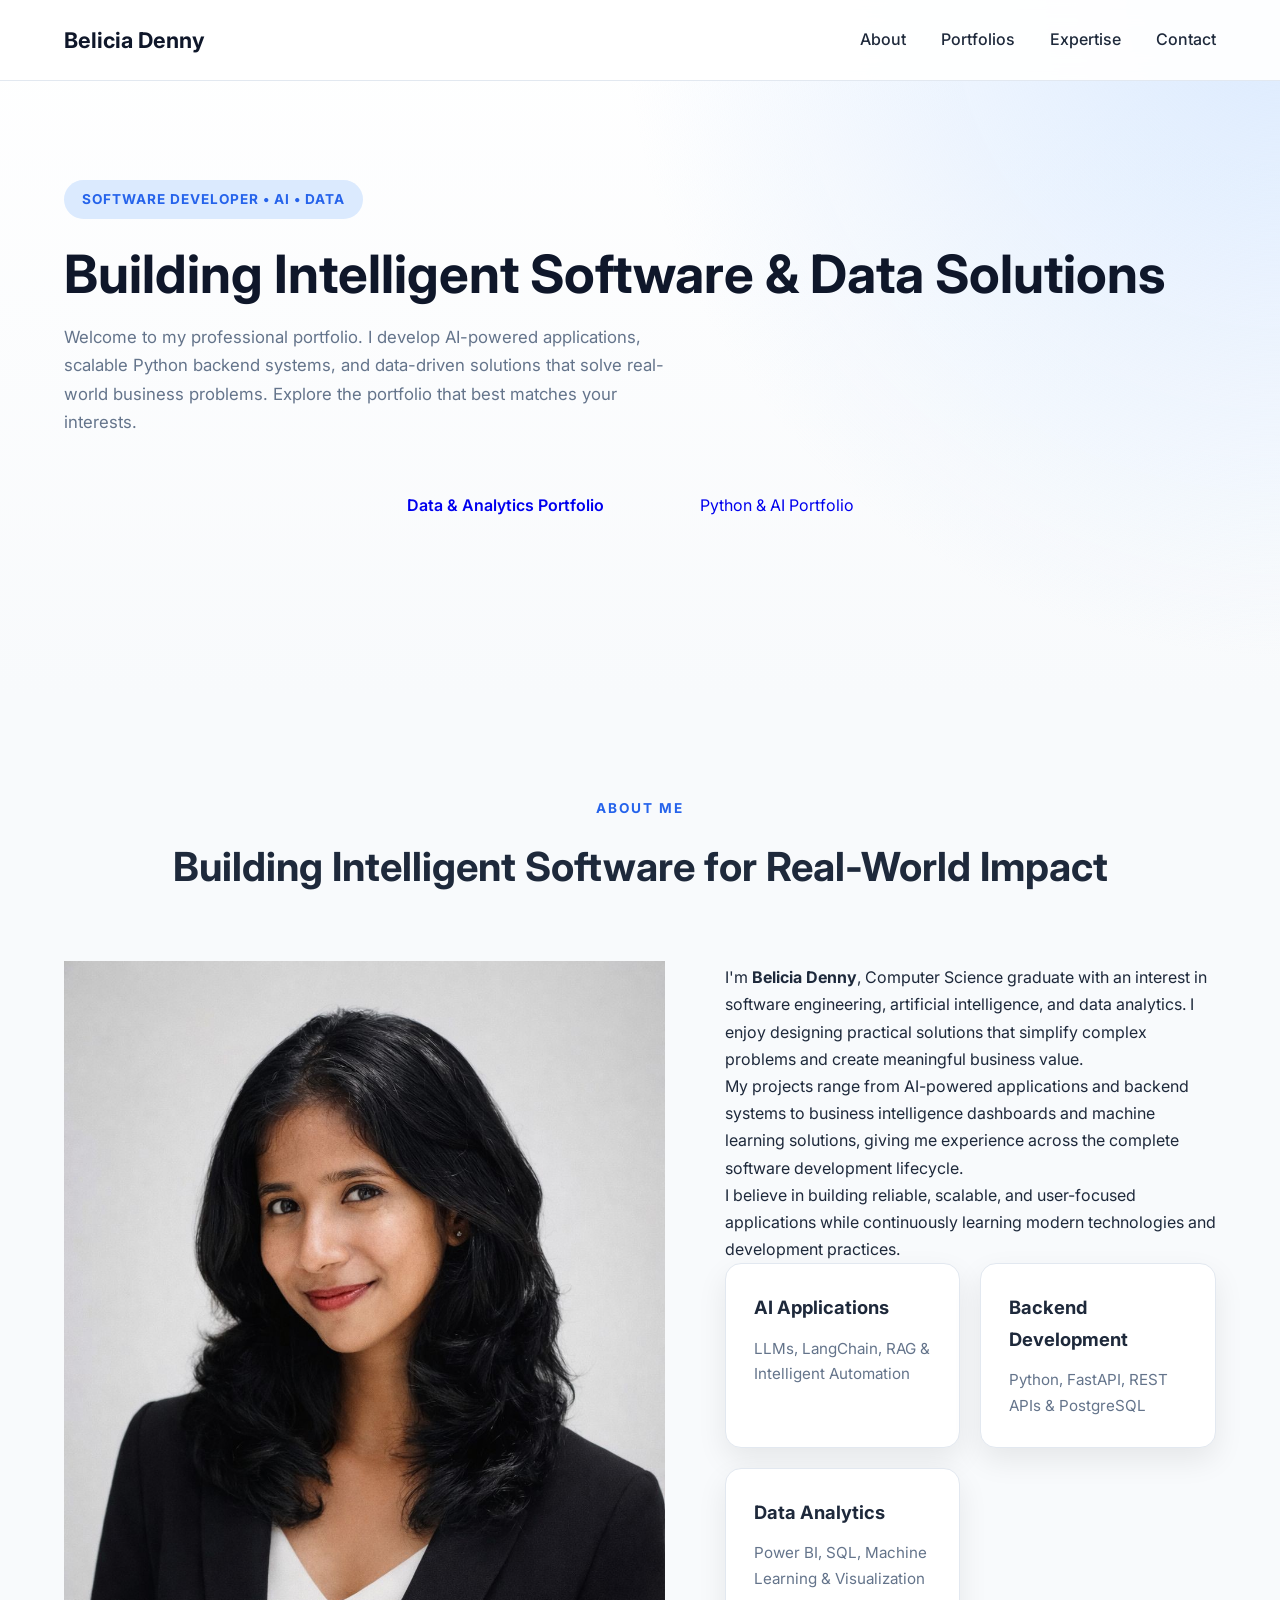
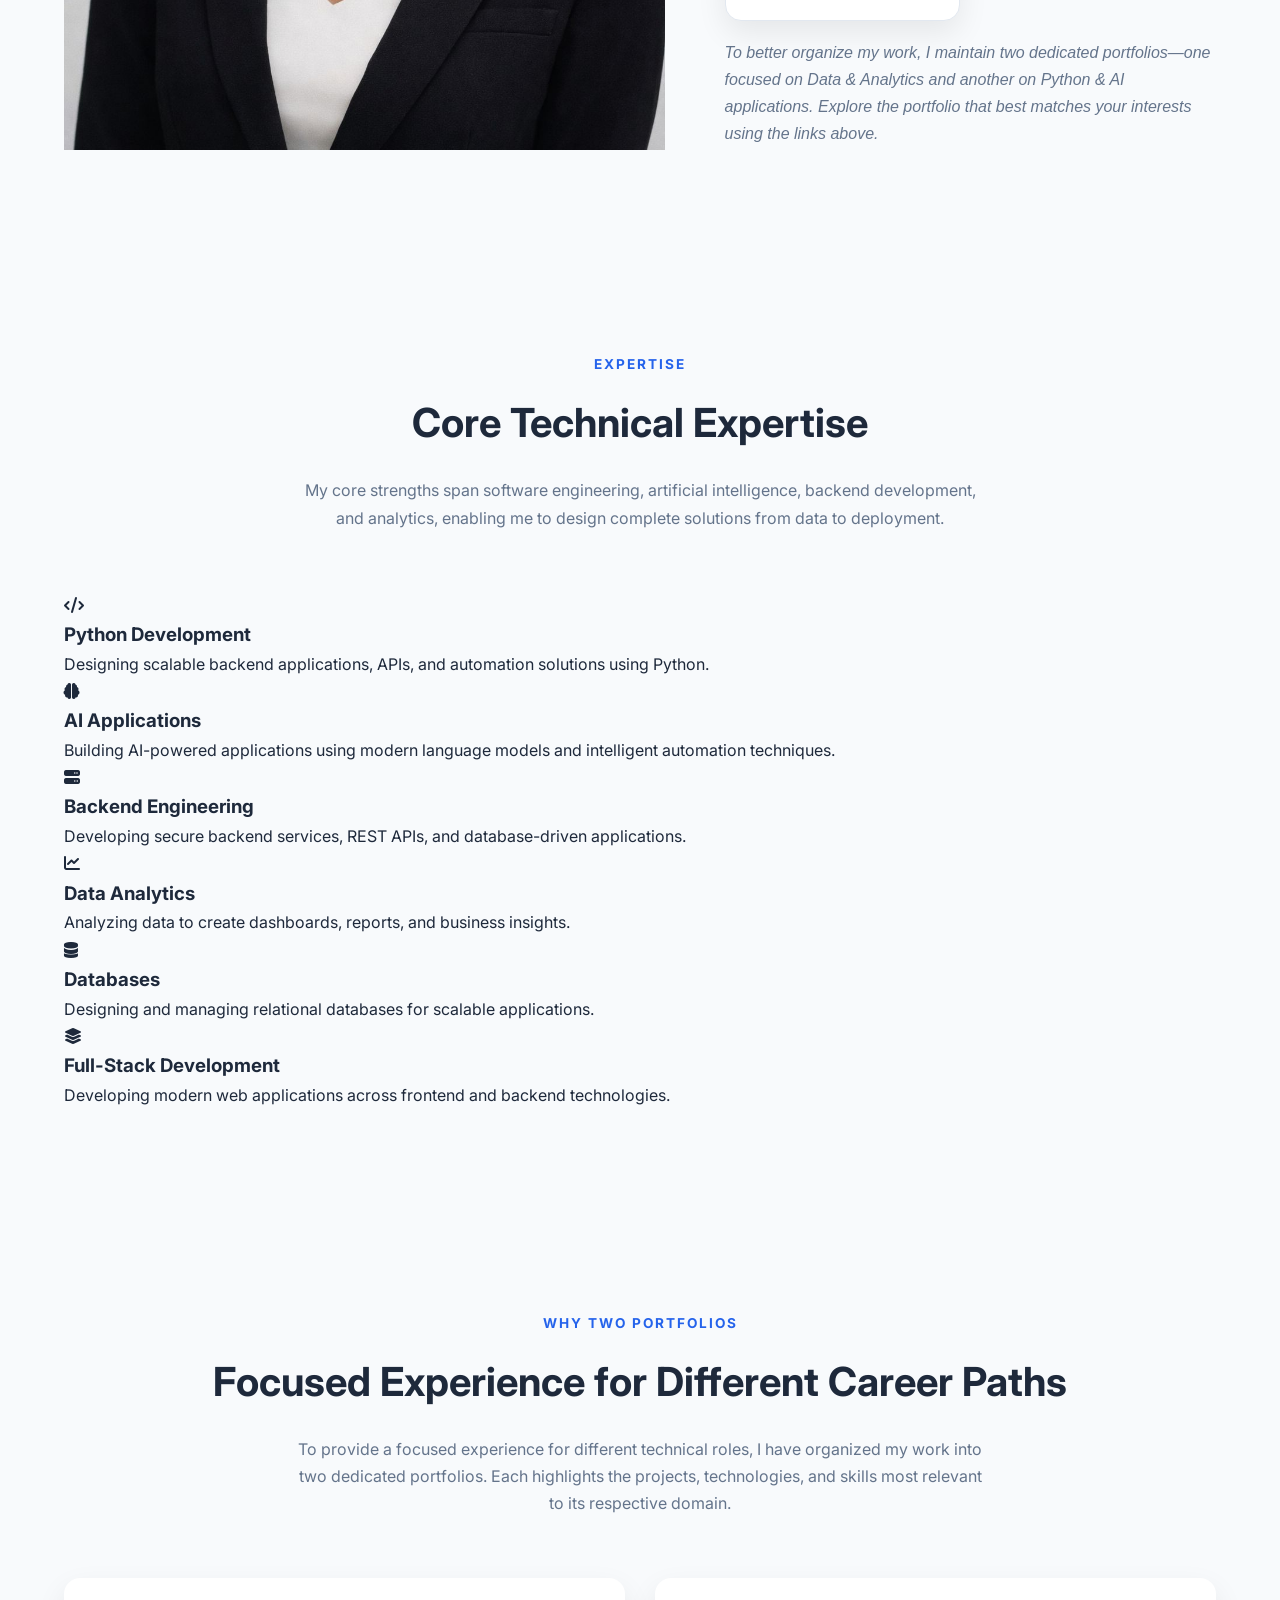
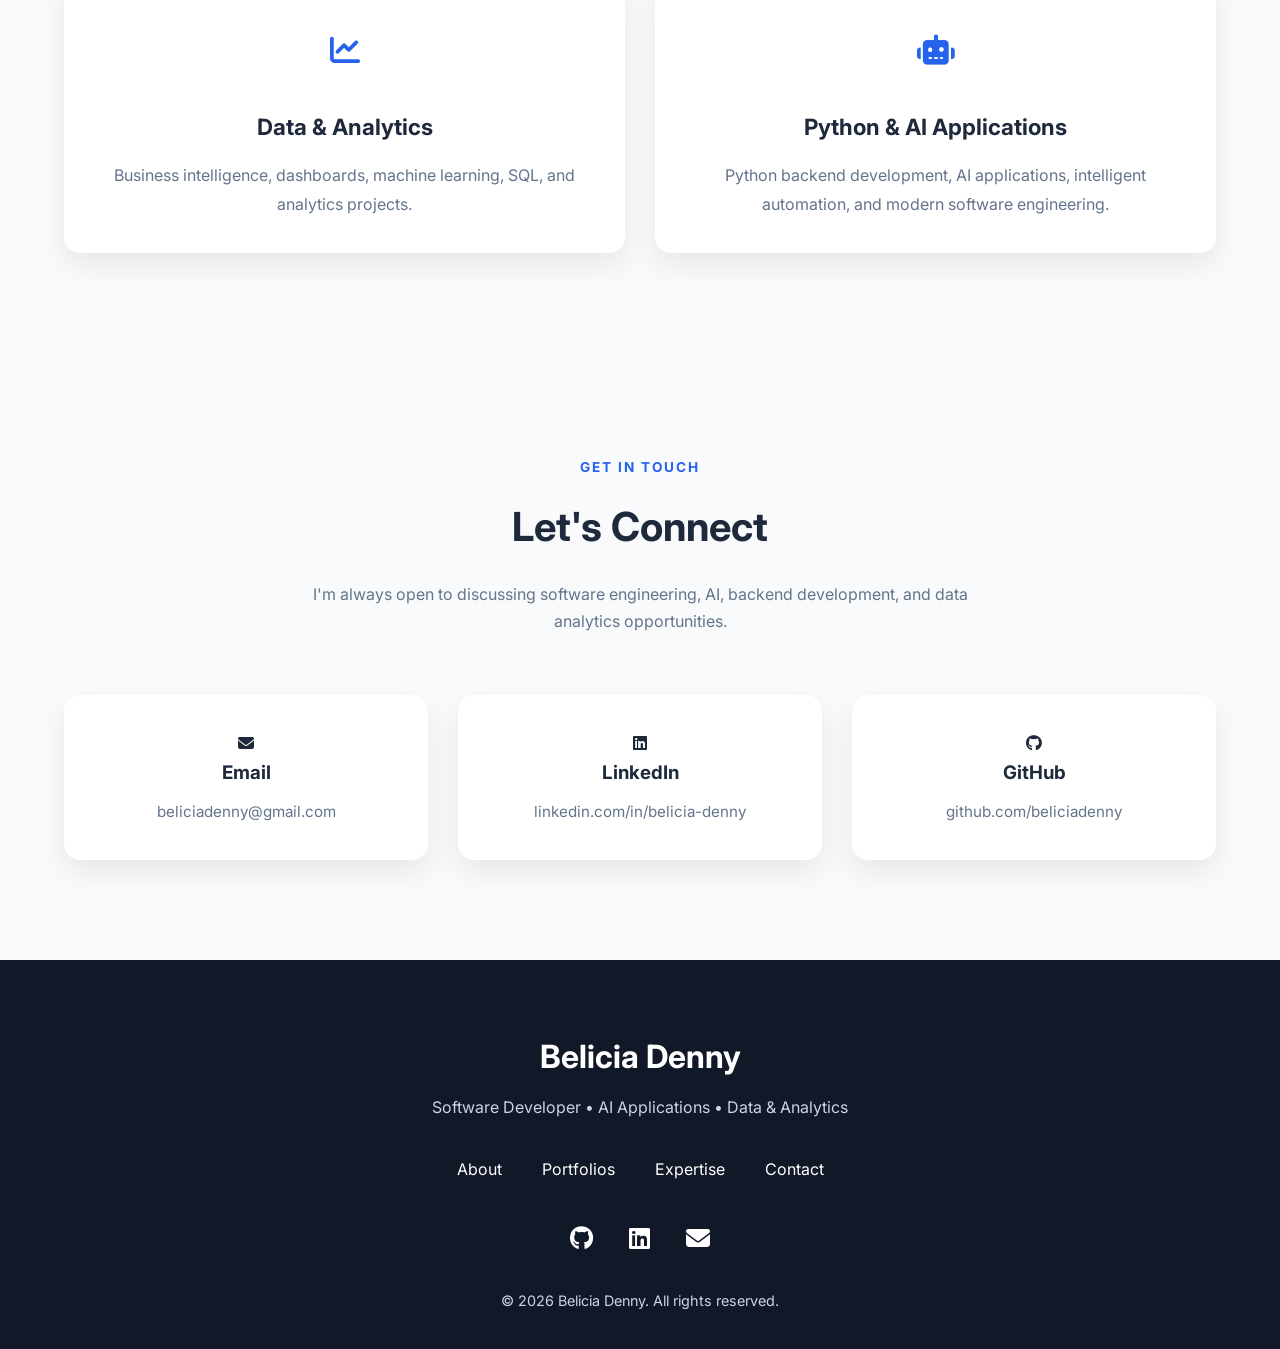
==== commit 95f696df: "Update index.html" ====
--- a/index.html
+++ b/index.html
@@ -196,14 +196,14 @@
                     </div>
 
                 </div>
-
-            </div>
-
-        </div>
-</section>
 <p class="about-note">
     To better organize my work, I maintain two dedicated portfolios—one focused on Data & Analytics and another on Python & AI applications. Explore the portfolio that best matches your interests using the links above.
 </p>
+            </div>
+
+        </div>
+</section>
+
     </div>
 
 
--- a/style.css
+++ b/style.css
@@ -283,9 +283,11 @@
 
 .hero h1{
 
-    font-size:4rem;
-
-    line-height:1.1;
+    font-size:3.3rem;
+
+    line-height:1.15;
+
+    font-weight:700;
 
     margin-bottom:18px;
 
@@ -327,9 +329,9 @@
 
 .hero-right img{
 
-    width:360px;
-
-    height:360px;
+    width:300px;
+
+    height:300px;
 
     object-fit:cover;
 
@@ -349,28 +351,36 @@
 
     display:flex;
 
+    justify-content:center;
+
+    align-items:center;
+
     gap:20px;
 
-    margin-bottom:40px;
-
-}
-
-.btn{
-
-    background:var(--primary);
-
-    color:white;
-
-    padding:14px 28px;
+    flex-wrap:wrap;
+
+    margin:40px 0;
+
+}
+
+.btn-primary{
+
+    display:inline-flex;
+
+    align-items:center;
+
+    justify-content:center;
+
+    min-width:250px;
+
+    padding:15px 28px;
 
     border-radius:var(--radius-sm);
 
+    font-weight:600;
+
     transition:var(--transition);
 
-    font-weight:600;
-
-    display:inline-block;
-
 }
 
 .btn:hover{
@@ -383,19 +393,19 @@
 
 .btn-outline{
 
-    border:2px solid var(--primary);
-
-    color:var(--primary);
-
-    padding:12px 28px;
+    display:inline-flex;
+
+    align-items:center;
+
+    justify-content:center;
+
+    min-width:250px;
+
+    padding:15px 28px;
 
     border-radius:var(--radius-sm);
 
     transition:var(--transition);
-
-    font-weight:600;
-
-    display:inline-block;
 
 }
 
@@ -480,6 +490,16 @@
 
 }
 
+.about-note{
+
+    margin-top:18px;
+
+    font-style:italic;
+
+    color:var(--text-light);
+
+}
+
 .about-highlights{
 
     display:grid;
@@ -797,7 +817,7 @@
 
     grid-template-columns:repeat(auto-fit,minmax(280px,1fr));
 
-    gap:30px;
+    gap:36px;
 
     margin-top:60px;
 
@@ -805,64 +825,58 @@
 
 .skill-card{
 
-    background:#f8fafc;
+    background:var(--surface);
 
     border:1px solid var(--border);
 
     border-radius:var(--radius);
 
-    padding:30px;
+    padding:32px;
+
+    box-shadow:var(--shadow-sm);
 
     transition:var(--transition);
 
-    box-shadow:0 8px 24px rgba(0,0,0,.04);
-
 }
 
 .skill-card:hover{
 
     transform:translateY(-8px);
 
-    box-shadow:var(--shadow);
+    box-shadow:var(--shadow-lg);
+
+    border-color:var(--primary);
 
 }
 
 .skill-icon{
 
-    width:60px;
-
-    height:60px;
-
-    border-radius:var(--radius-sm);
-
-    background:#dbeafe;
-
-    color:var(--primary);
+    width:64px;
+
+    height:64px;
+
+    margin-bottom:24px;
+
+    background:#eef4ff;
+
+    color:var(--primary);
+
+    font-size:1.6rem;
+
+}
+
+.skill-card h3{
+
+    margin-bottom:18px;
+
+    font-size:1.2rem;
+
+}
+
+.skill-tags{
 
     display:flex;
 
-    justify-content:center;
-
-    align-items:center;
-
-    font-size:1.5rem;
-
-    margin-bottom:20px;
-
-}
-
-.skill-card h3{
-
-    margin-bottom:18px;
-
-    font-size:1.2rem;
-
-}
-
-.skill-tags{
-
-    display:flex;
-
     flex-wrap:wrap;
 
     gap:10px;
@@ -871,17 +885,28 @@
 
 .skill-tags span{
 
-    background:white;
-
-    border:1px solid var(--border);
+    background:#eef4ff;
+
+    color:var(--primary);
+
+    border:1px solid #d7e6ff;
+
+    padding:8px 16px;
 
     border-radius:999px;
 
-    padding:8px 16px;
-
     font-size:.9rem;
 
-    font-weight:500;
+    font-weight:600;
+
+    transition:var(--transition);
+
+}
+.skill-tags span:hover{
+
+    background:var(--primary);
+
+    color:#fff;
 
 }
 
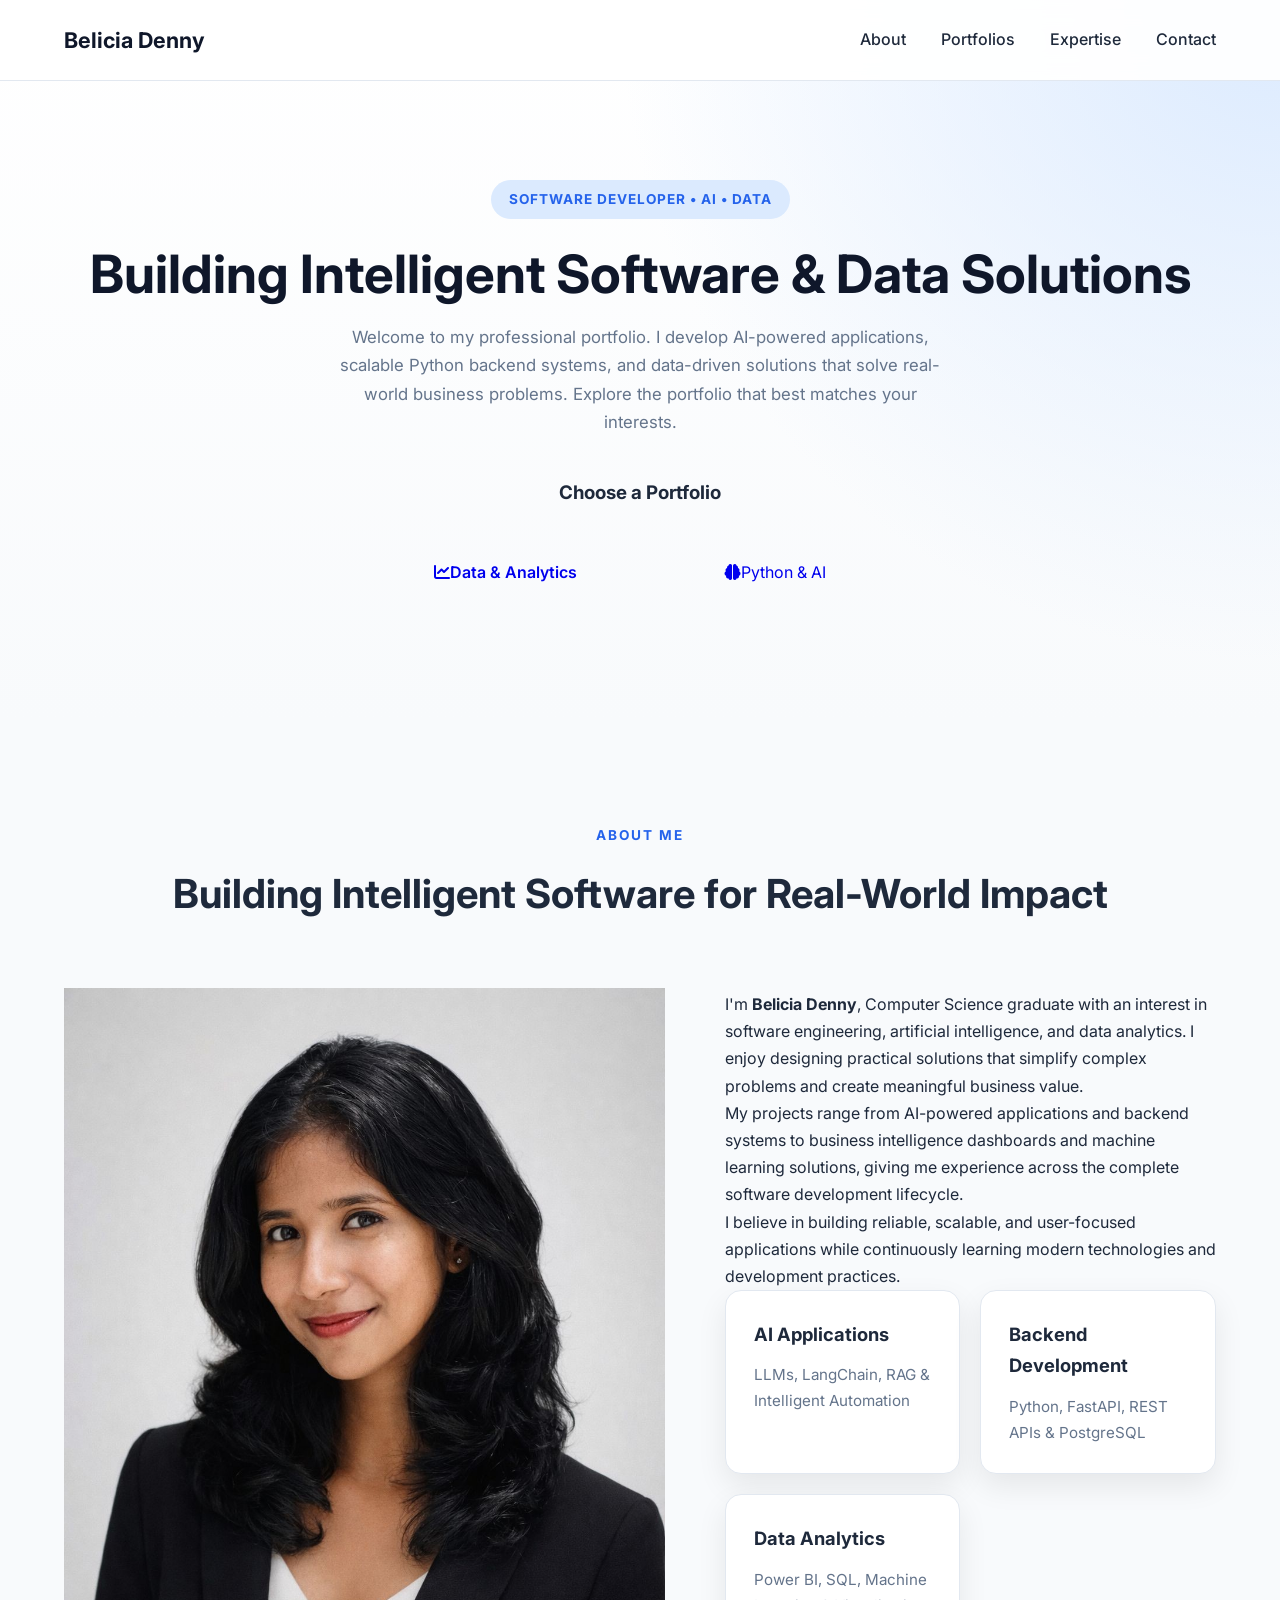
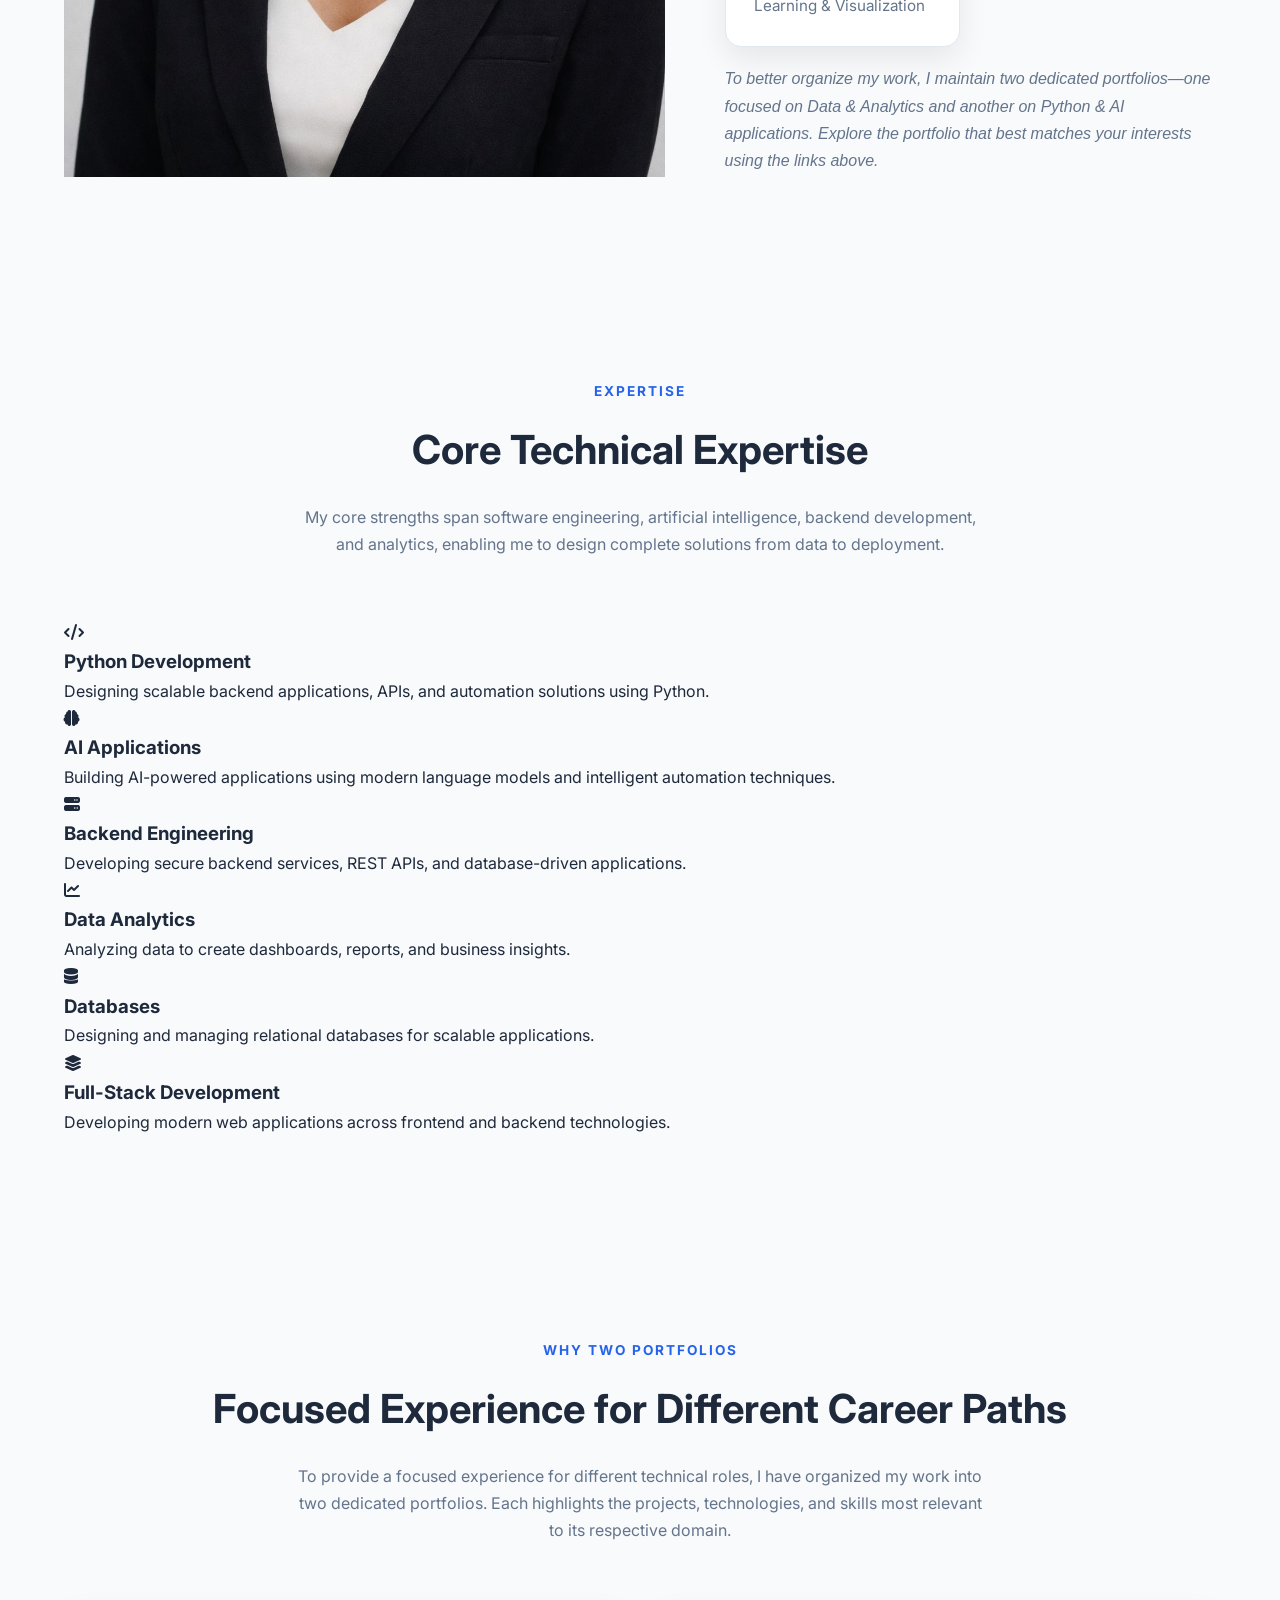
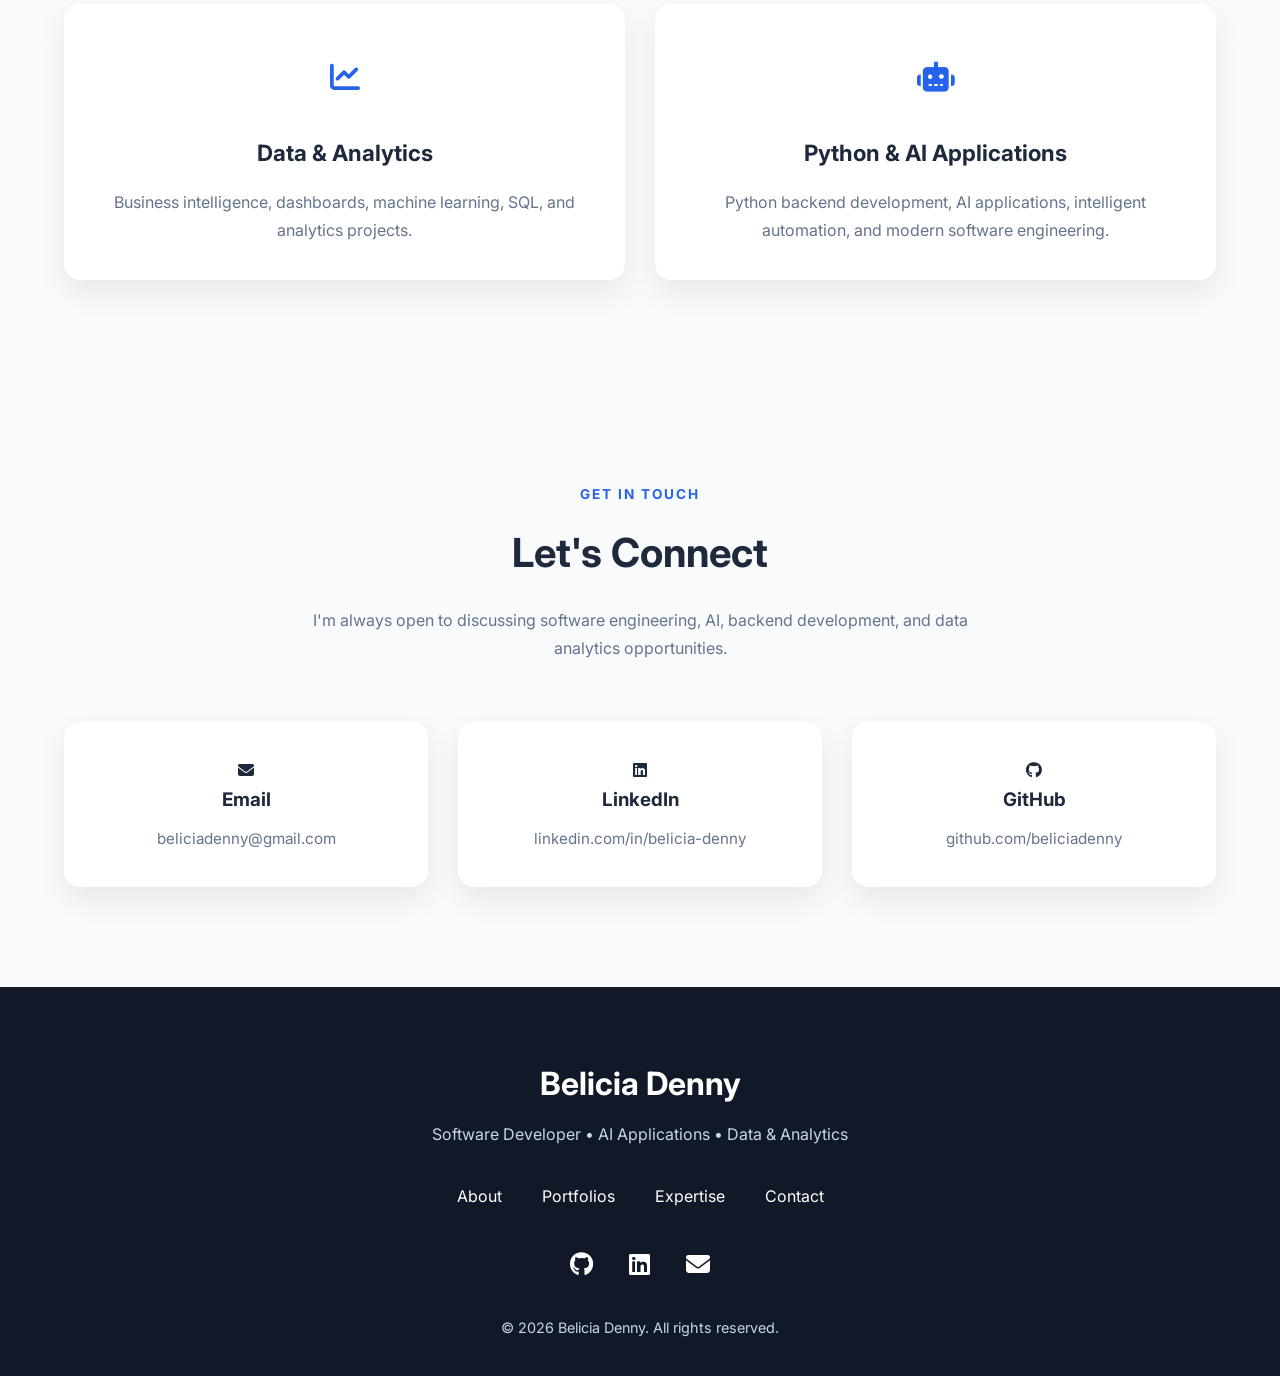
==== commit 18f5d933: "Update index.html" ====
--- a/index.html
+++ b/index.html
@@ -96,25 +96,25 @@
 
             </p>
 
-            <div class="hero-buttons">
-
-                <a href="data-analytics/"
-
-                   class="btn-primary">
-
-                    Data & Analytics Portfolio
-
-                </a>
-
-                <a href="python-ai/"
-
-                   class="btn-outline">
-
-                    Python & AI Portfolio
-
-                </a>
-
-            </div>
+           <div class="portfolio-selector">
+
+    <h3>Choose a Portfolio</h3>
+
+    <div class="hero-buttons">
+
+        <a href="data-analytics/" class="btn-primary">
+            <i class="fas fa-chart-line"></i>
+            Data & Analytics
+        </a>
+
+        <a href="python-ai/" class="btn-outline">
+            <i class="fas fa-brain"></i>
+            Python & AI
+        </a>
+
+    </div>
+
+</div>
 
         </div>
 
--- a/style.css
+++ b/style.css
@@ -342,7 +342,17 @@
     box-shadow:var(--shadow);
 
 }
-
+.hero-text{
+
+    display:flex;
+
+    flex-direction:column;
+
+    align-items:center;
+
+    text-align:center;
+
+}
 /*==================================================
   BUTTONS
 ==================================================*/
@@ -355,11 +365,11 @@
 
     align-items:center;
 
+    flex-wrap:wrap;
+
     gap:20px;
 
-    flex-wrap:wrap;
-
-    margin:40px 0;
+    margin-top:35px;
 
 }
 
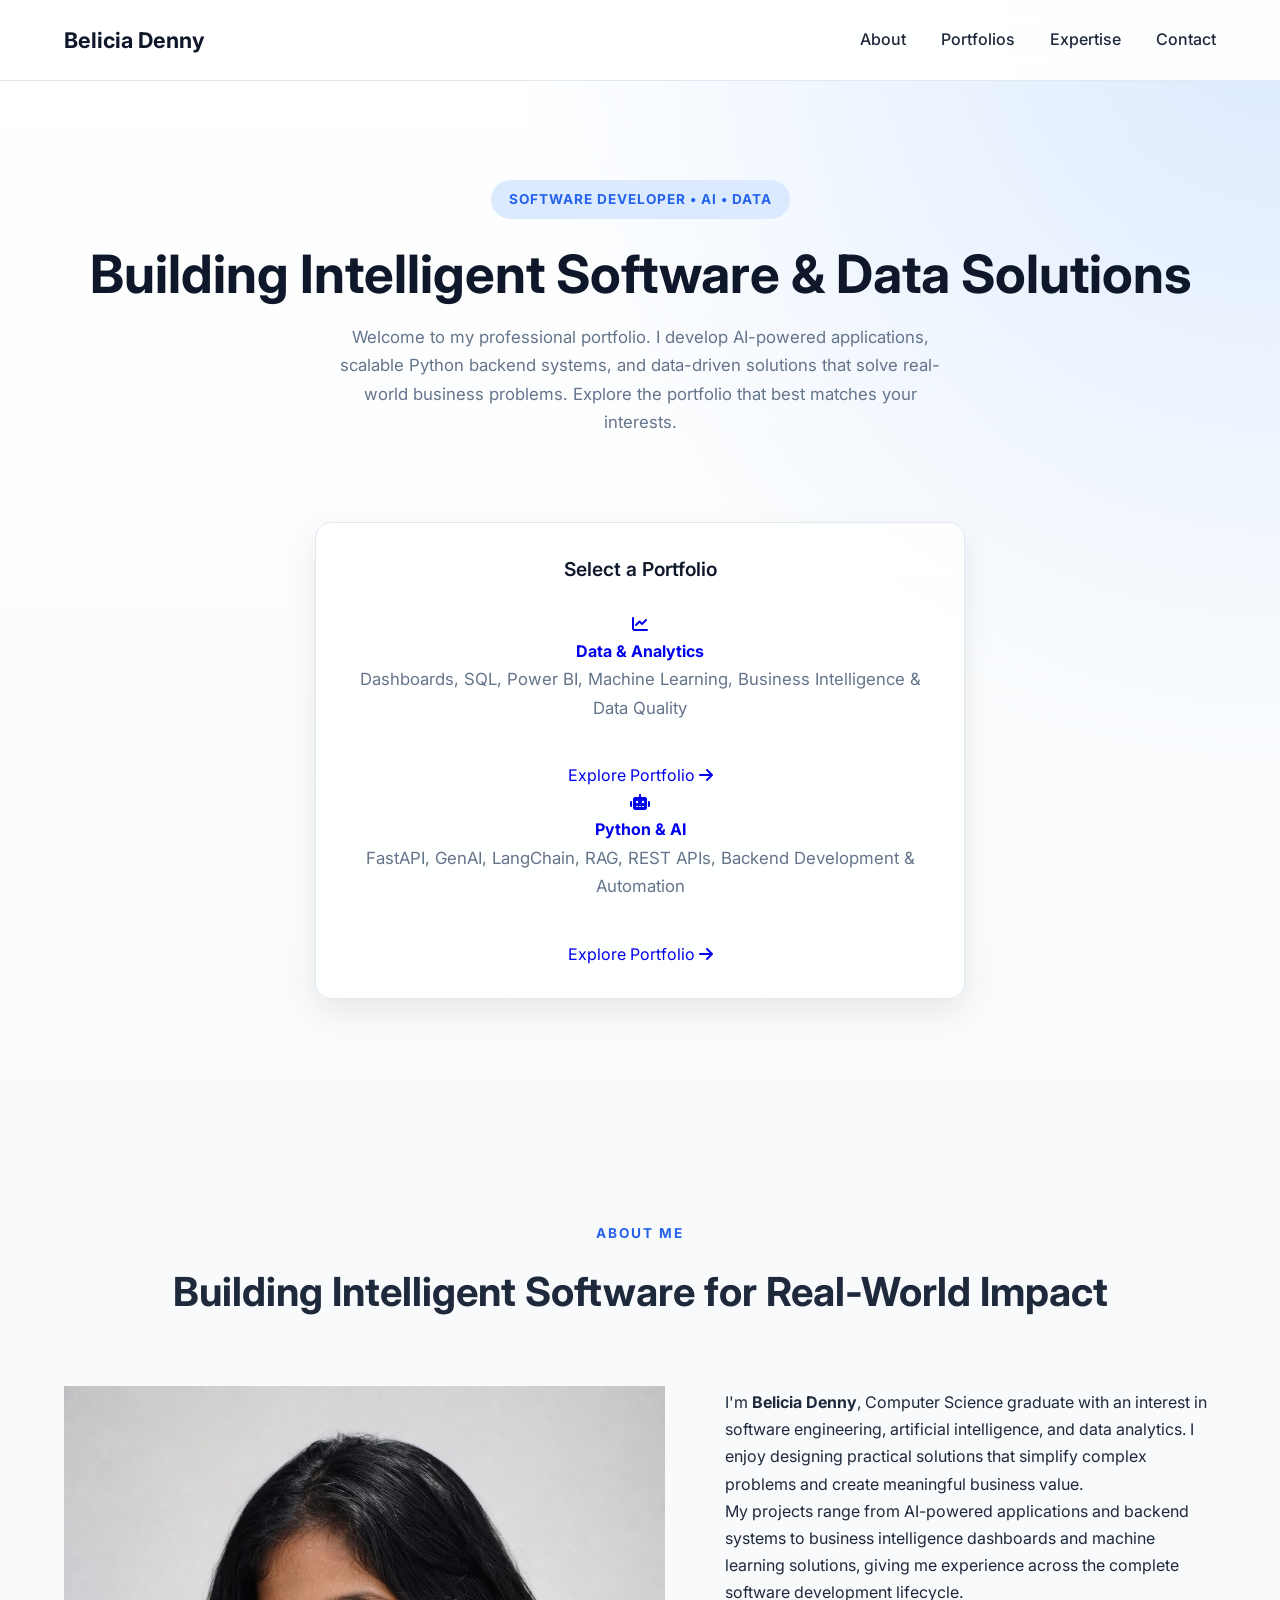
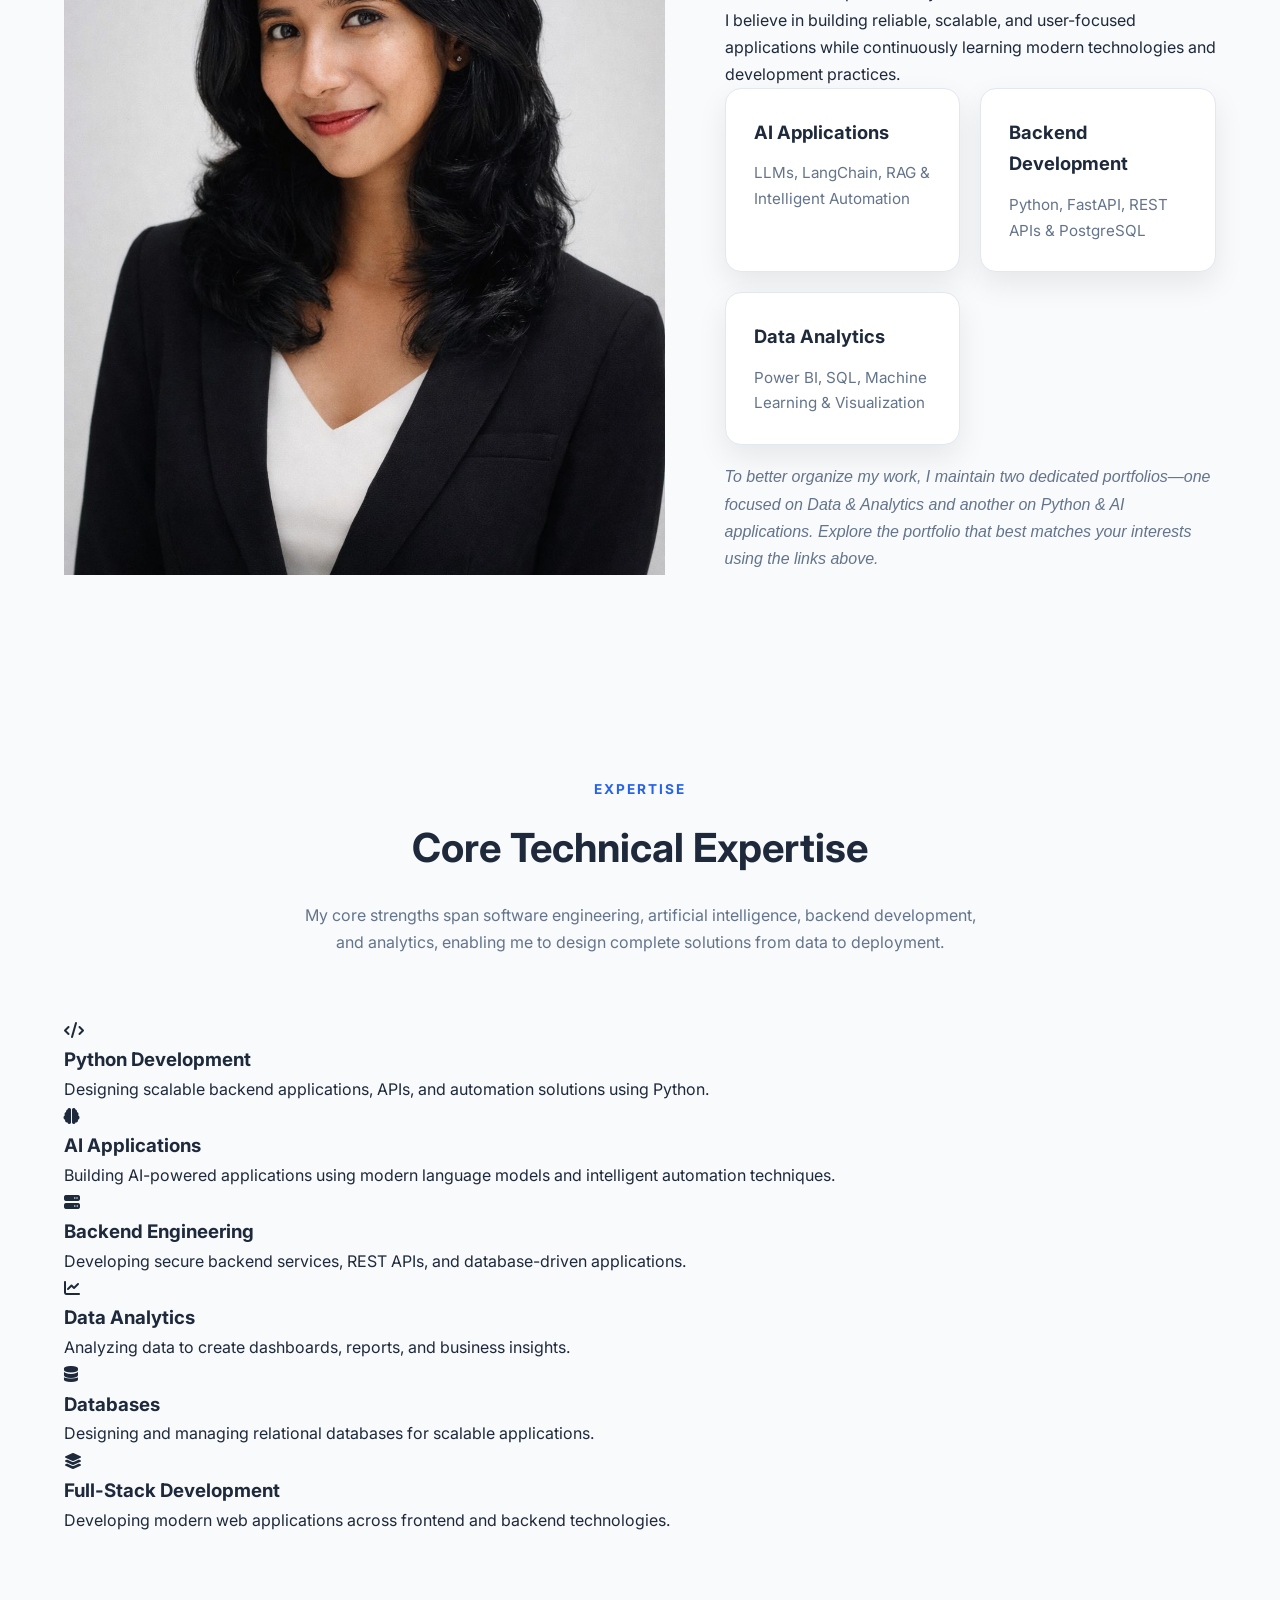
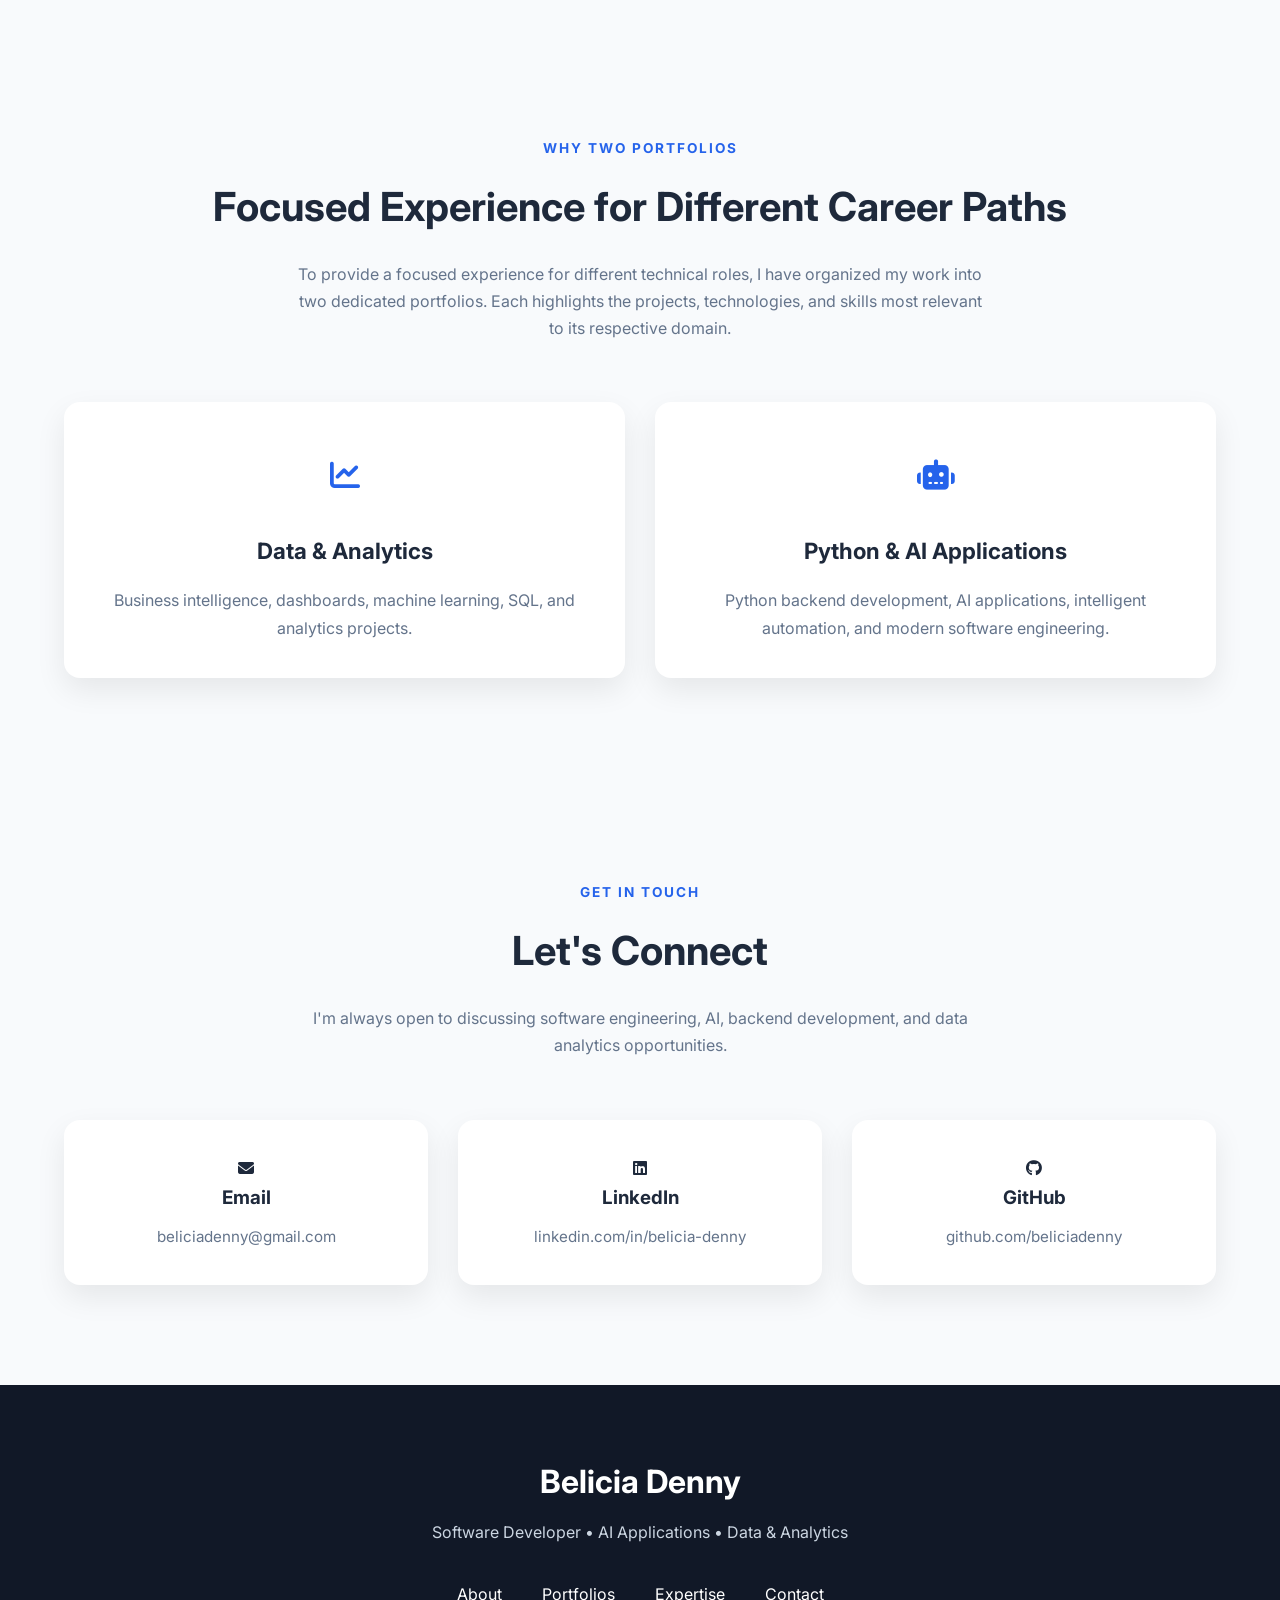
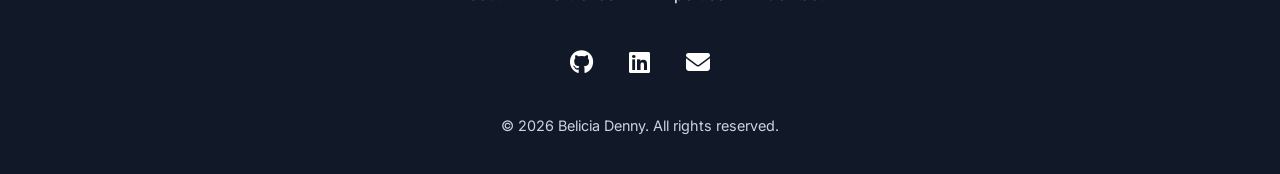
==== commit 95946784: "Update index.html" ====
--- a/index.html
+++ b/index.html
@@ -98,18 +98,46 @@
 
            <div class="portfolio-selector">
 
-    <h3>Choose a Portfolio</h3>
-
-    <div class="hero-buttons">
-
-        <a href="data-analytics/" class="btn-primary">
-            <i class="fas fa-chart-line"></i>
-            Data & Analytics
+    <h3>Select a Portfolio</h3>
+
+    <div class="portfolio-grid">
+
+        <a href="data-analytics/" class="portfolio-card">
+
+            <div class="portfolio-icon">
+                <i class="fas fa-chart-line"></i>
+            </div>
+
+            <h4>Data & Analytics</h4>
+
+            <p>
+                Dashboards, SQL, Power BI, Machine Learning, Business Intelligence & Data Quality
+            </p>
+
+            <span>
+                Explore Portfolio
+                <i class="fas fa-arrow-right"></i>
+            </span>
+
         </a>
 
-        <a href="python-ai/" class="btn-outline">
-            <i class="fas fa-brain"></i>
-            Python & AI
+        <a href="python-ai/" class="portfolio-card">
+
+            <div class="portfolio-icon">
+                <i class="fas fa-robot"></i>
+            </div>
+
+            <h4>Python & AI</h4>
+
+            <p>
+                FastAPI, GenAI, LangChain, RAG, REST APIs, Backend Development & Automation
+            </p>
+
+            <span>
+                Explore Portfolio
+                <i class="fas fa-arrow-right"></i>
+            </span>
+
         </a>
 
     </div>
--- a/style.css
+++ b/style.css
@@ -381,10 +381,16 @@
 
     justify-content:center;
 
+    gap:10px;
+
     min-width:250px;
 
     padding:15px 28px;
 
+    background:var(--primary);
+
+    color:#fff;
+
     border-radius:var(--radius-sm);
 
     font-weight:600;
@@ -393,11 +399,11 @@
 
 }
 
-.btn:hover{
+.btn-primary:hover{
 
     background:var(--primary-dark);
 
-    transform:translateY(-2px);
+    transform:translateY(-3px);
 
 }
 
@@ -409,12 +415,20 @@
 
     justify-content:center;
 
+    gap:10px;
+
     min-width:250px;
 
     padding:15px 28px;
 
+    border:2px solid var(--primary);
+
+    color:var(--primary);
+
     border-radius:var(--radius-sm);
 
+    font-weight:600;
+
     transition:var(--transition);
 
 }
@@ -423,7 +437,46 @@
 
     background:var(--primary);
 
-    color:white;
+    color:#fff;
+
+    transform:translateY(-3px);
+
+}
+/*==================================================
+  PORTFOLIO SELECTOR
+==================================================*/
+
+.portfolio-selector{
+
+    margin-top:45px;
+
+    padding:30px;
+
+    background:rgba(255,255,255,.9);
+
+    border:1px solid var(--border);
+
+    border-radius:var(--radius);
+
+    box-shadow:var(--shadow);
+
+    max-width:650px;
+
+    margin-left:auto;
+
+    margin-right:auto;
+
+}
+
+.portfolio-selector h3{
+
+    margin-bottom:25px;
+
+    font-size:1.2rem;
+
+    color:var(--secondary);
+
+    font-weight:600;
 
 }
 
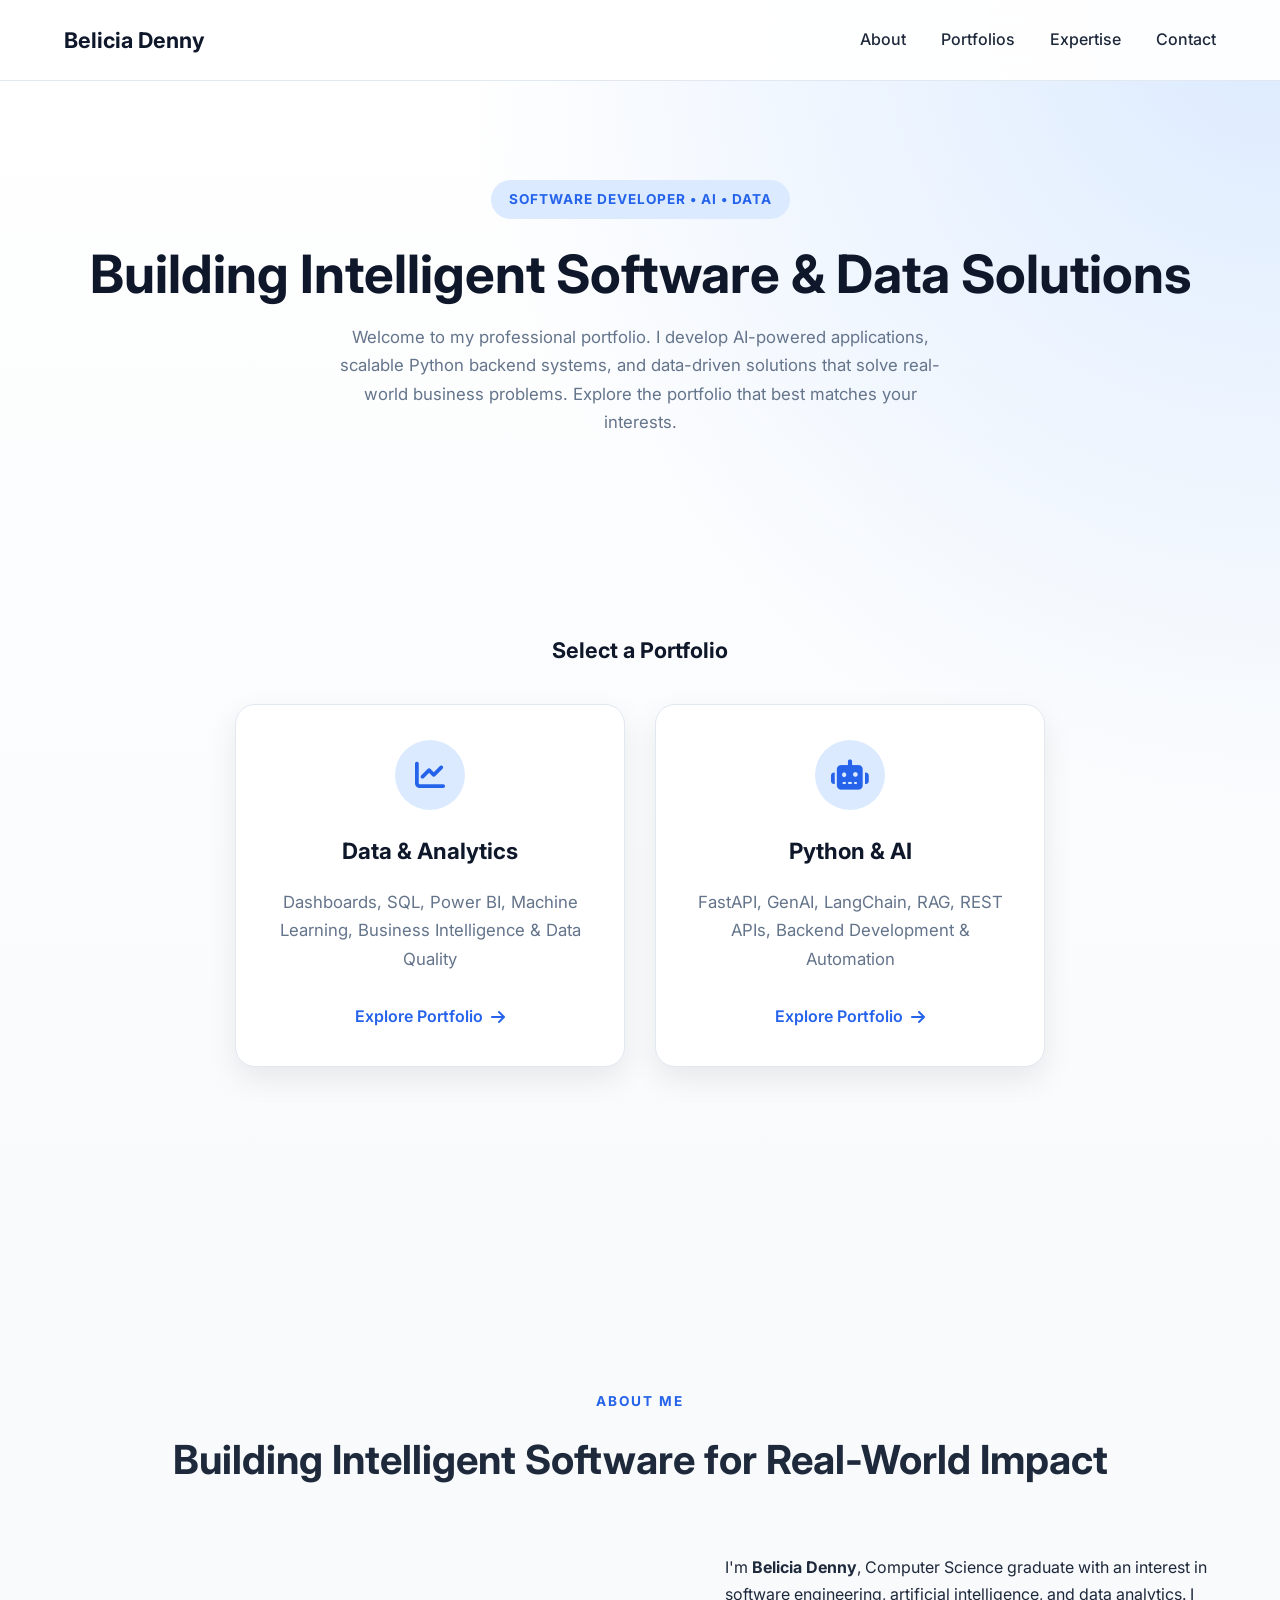
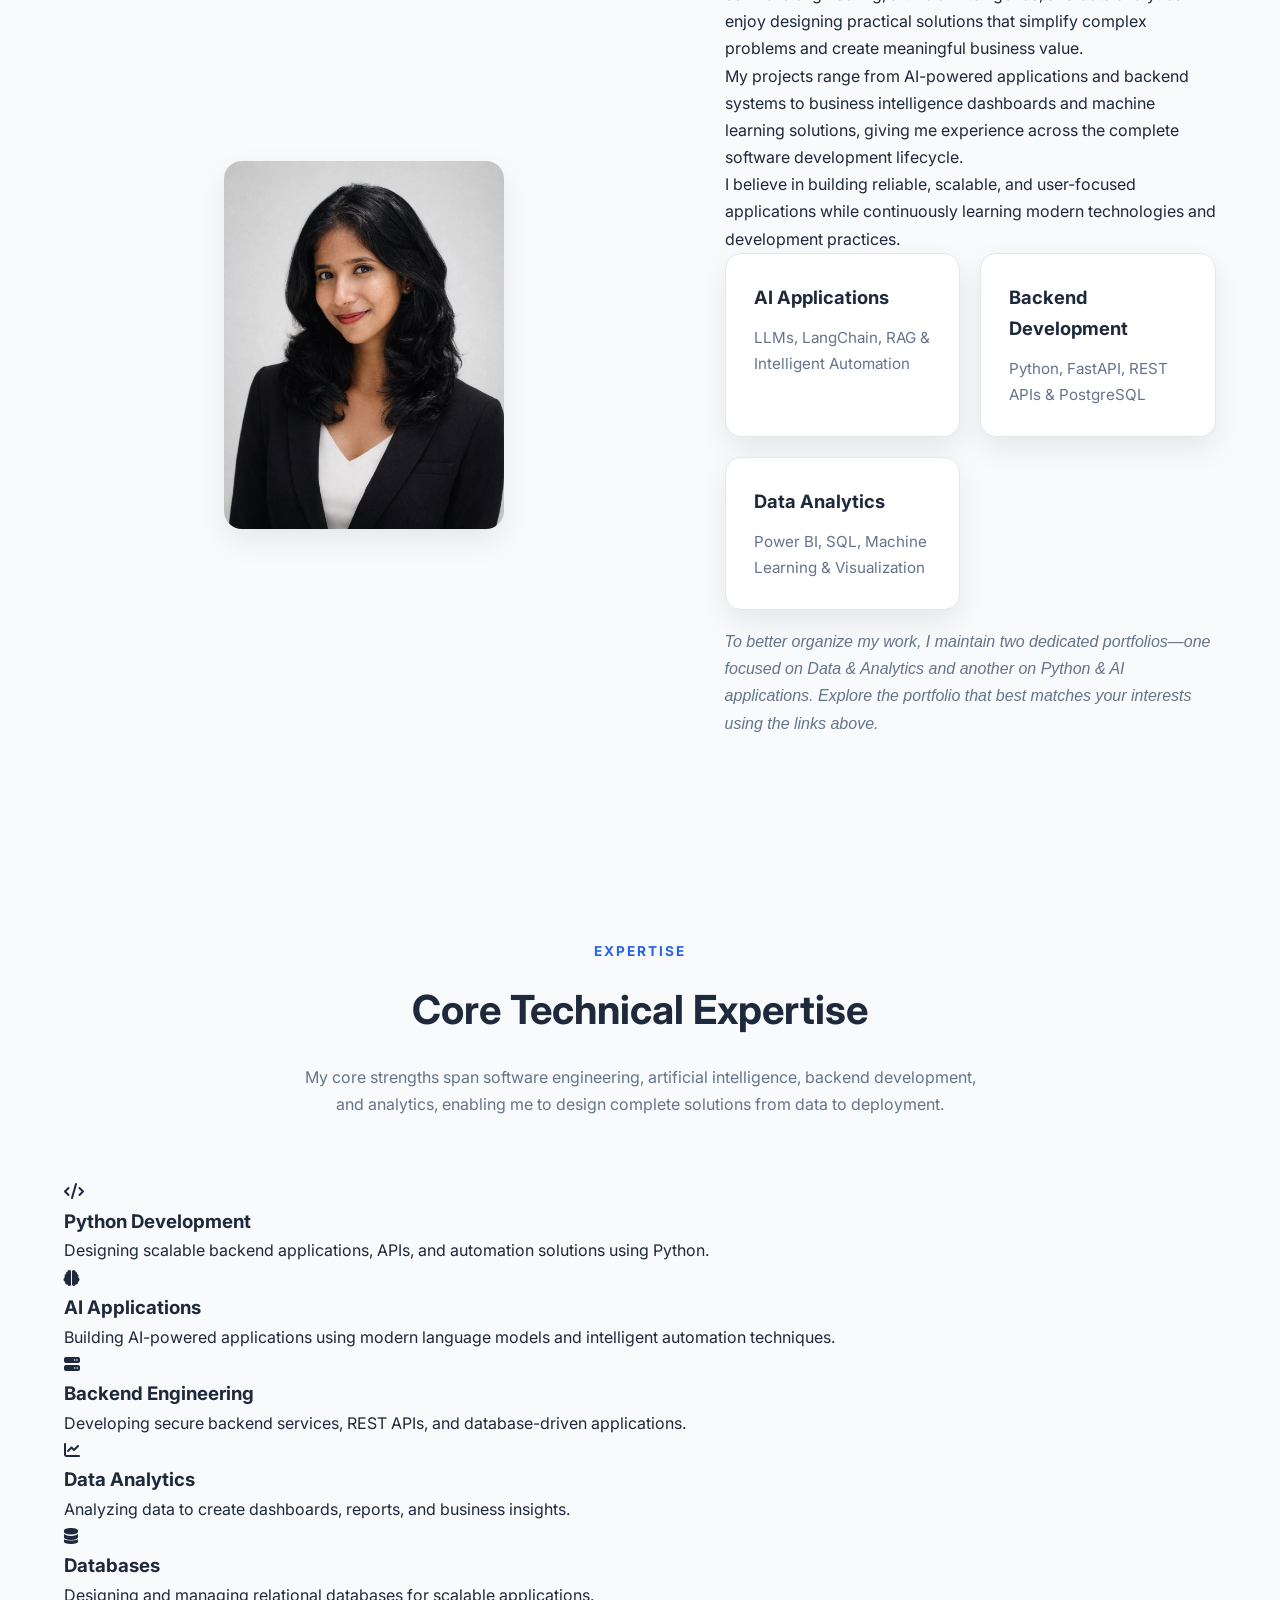
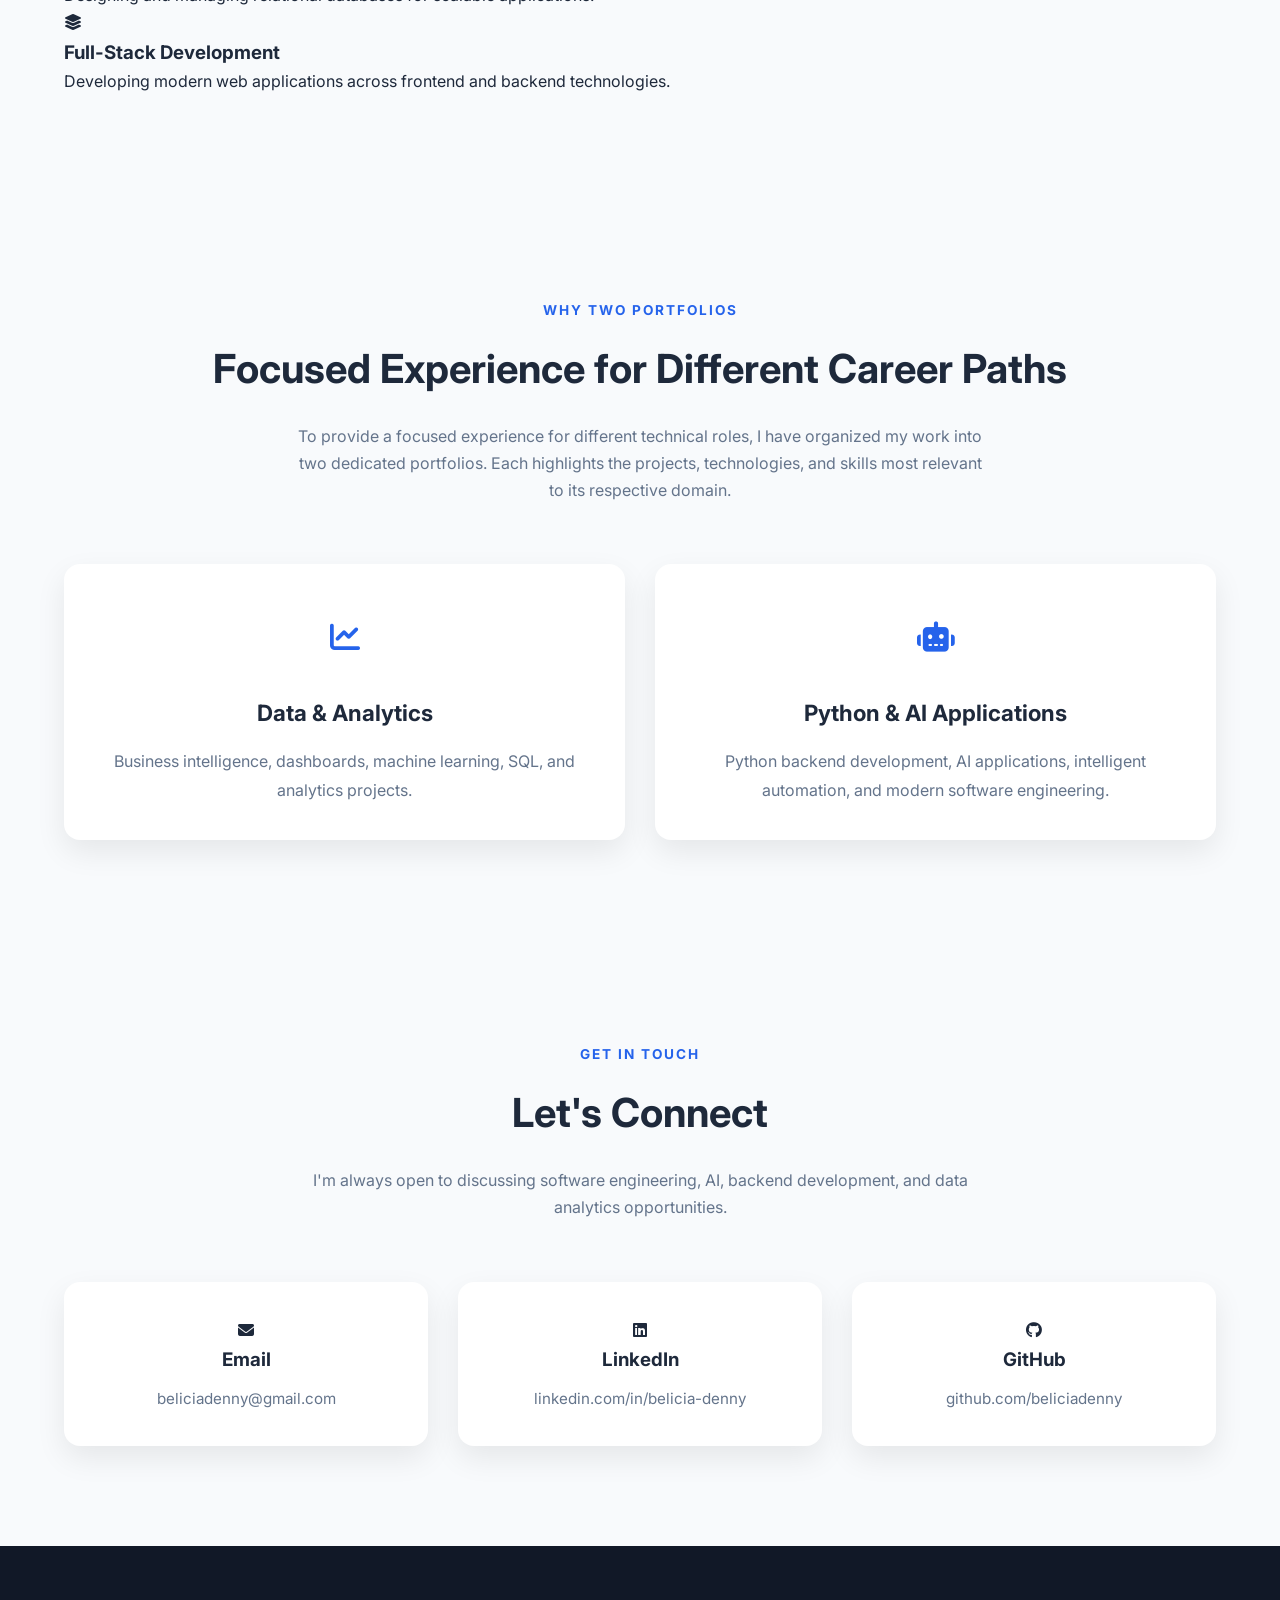
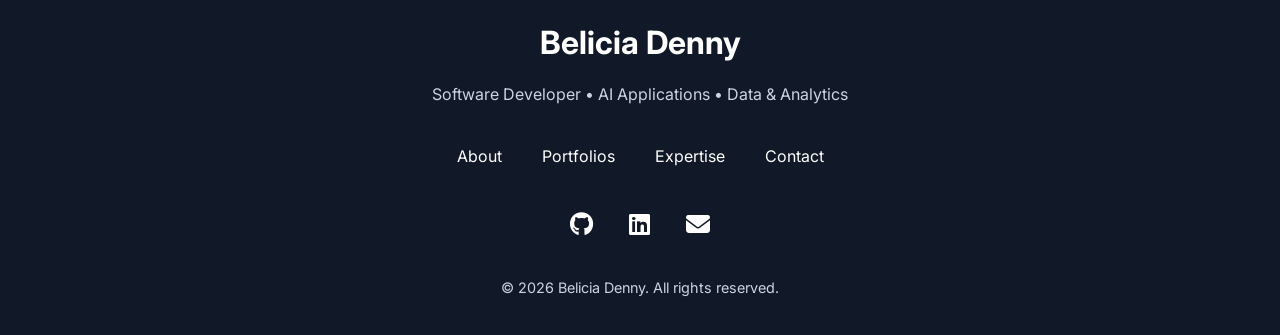
==== commit 5df3650f: "Update index.html" ====
--- a/index.html
+++ b/index.html
@@ -95,7 +95,9 @@
                 Explore the portfolio that best matches your interests.
 
             </p>
-
+<section id="portfolios" class="portfolio-section">
+
+    <div class="container">
            <div class="portfolio-selector">
 
     <h3>Select a Portfolio</h3>
@@ -143,7 +145,9 @@
     </div>
 
 </div>
-
+</div>
+
+</section>
         </div>
 
 
--- a/style.css
+++ b/style.css
@@ -354,129 +354,130 @@
 
 }
 /*==================================================
-  BUTTONS
-==================================================*/
-
-.hero-buttons{
-
-    display:flex;
-
-    justify-content:center;
-
-    align-items:center;
-
-    flex-wrap:wrap;
-
-    gap:20px;
-
-    margin-top:35px;
-
-}
-
-.btn-primary{
-
-    display:inline-flex;
-
-    align-items:center;
-
-    justify-content:center;
-
-    gap:10px;
-
-    min-width:250px;
-
-    padding:15px 28px;
-
-    background:var(--primary);
-
-    color:#fff;
-
-    border-radius:var(--radius-sm);
-
-    font-weight:600;
-
-    transition:var(--transition);
-
-}
-
-.btn-primary:hover{
-
-    background:var(--primary-dark);
-
-    transform:translateY(-3px);
-
-}
-
-.btn-outline{
-
-    display:inline-flex;
-
-    align-items:center;
-
-    justify-content:center;
-
-    gap:10px;
-
-    min-width:250px;
-
-    padding:15px 28px;
-
-    border:2px solid var(--primary);
-
-    color:var(--primary);
-
-    border-radius:var(--radius-sm);
-
-    font-weight:600;
-
-    transition:var(--transition);
-
-}
-
-.btn-outline:hover{
-
-    background:var(--primary);
-
-    color:#fff;
-
-    transform:translateY(-3px);
-
-}
-/*==================================================
   PORTFOLIO SELECTOR
 ==================================================*/
 
 .portfolio-selector{
 
-    margin-top:45px;
-
-    padding:30px;
-
-    background:rgba(255,255,255,.9);
+    margin-top:55px;
+
+    text-align:center;
+
+}
+
+.portfolio-selector h3{
+
+    font-size:1.35rem;
+
+    margin-bottom:35px;
+
+    color:var(--secondary);
+
+}
+
+.portfolio-grid{
+
+    display:grid;
+
+    grid-template-columns:repeat(2,1fr);
+
+    gap:30px;
+
+    max-width:900px;
+
+    margin:auto;
+
+}
+
+.portfolio-card{
+
+    background:var(--surface);
 
     border:1px solid var(--border);
 
-    border-radius:var(--radius);
+    border-radius:20px;
+
+    padding:35px;
+
+    text-decoration:none;
+
+    color:inherit;
+
+    transition:var(--transition);
 
     box-shadow:var(--shadow);
 
-    max-width:650px;
-
-    margin-left:auto;
-
-    margin-right:auto;
-
-}
-
-.portfolio-selector h3{
-
-    margin-bottom:25px;
-
-    font-size:1.2rem;
+}
+
+.portfolio-card:hover{
+
+    transform:translateY(-10px);
+
+    border-color:var(--primary);
+
+    box-shadow:0 20px 45px rgba(37,99,235,.18);
+
+}
+
+.portfolio-icon{
+
+    width:70px;
+
+    height:70px;
+
+    margin:0 auto 22px;
+
+    border-radius:50%;
+
+    background:#dbeafe;
+
+    display:flex;
+
+    justify-content:center;
+
+    align-items:center;
+
+}
+
+.portfolio-icon i{
+
+    font-size:30px;
+
+    color:var(--primary);
+
+}
+
+.portfolio-card h4{
+
+    font-size:1.4rem;
+
+    margin-bottom:18px;
 
     color:var(--secondary);
 
+}
+
+.portfolio-card p{
+
+    color:var(--text-light);
+
+    line-height:1.7;
+
+    margin-bottom:30px;
+
+}
+
+.portfolio-card span{
+
+    color:var(--primary);
+
     font-weight:600;
+
+    display:inline-flex;
+
+    align-items:center;
+
+    gap:8px;
 
 }
 
@@ -562,7 +563,29 @@
     color:var(--text-light);
 
 }
-
+.about-image{
+
+    display:flex;
+
+    justify-content:center;
+
+    align-items:flex-start;
+
+}
+
+.about-image img{
+
+    width:280px;
+
+    max-width:100%;
+
+    border-radius:18px;
+
+    object-fit:cover;
+
+    box-shadow:var(--shadow);
+
+}
 .about-highlights{
 
     display:grid;
@@ -1209,7 +1232,11 @@
 font-size:1.8rem;
 
 }
-
+.portfolio-grid{
+
+    grid-template-columns:1fr;
+
+}
 }
 
 @media(max-width:480px){
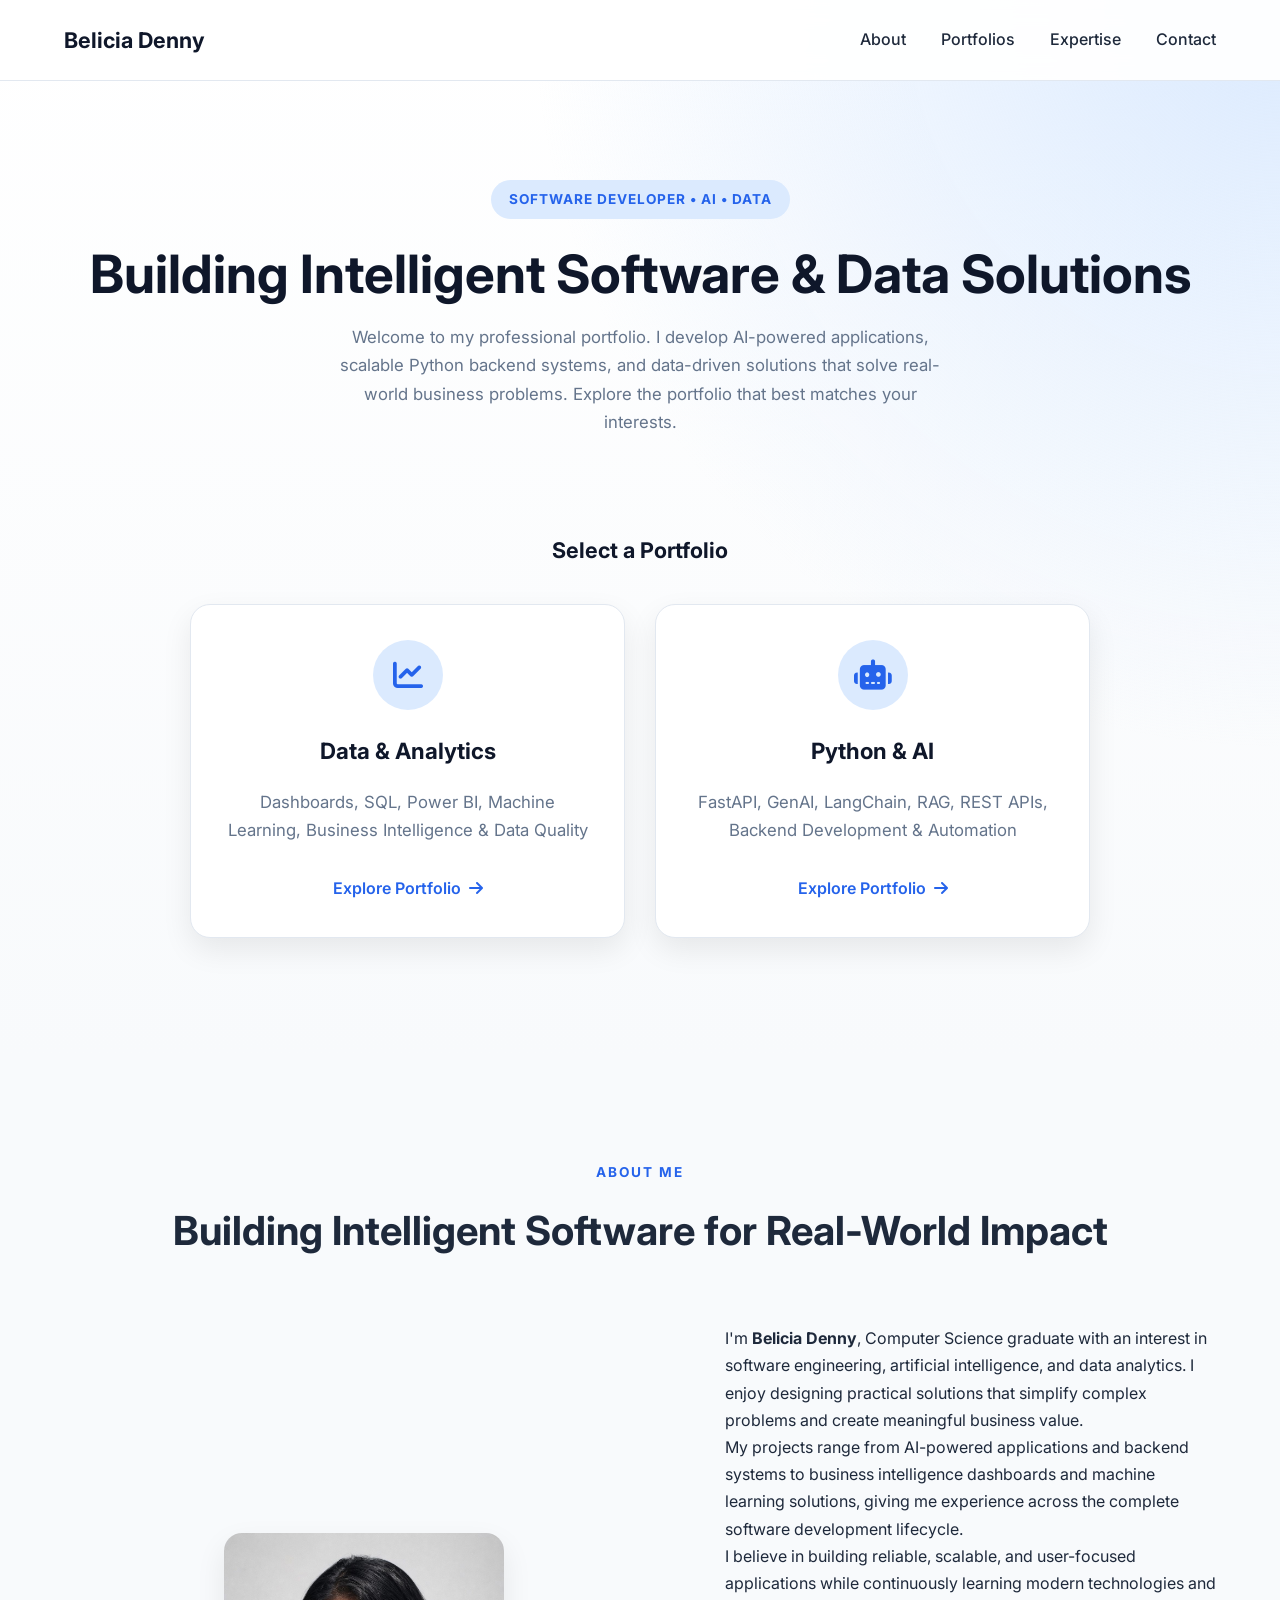
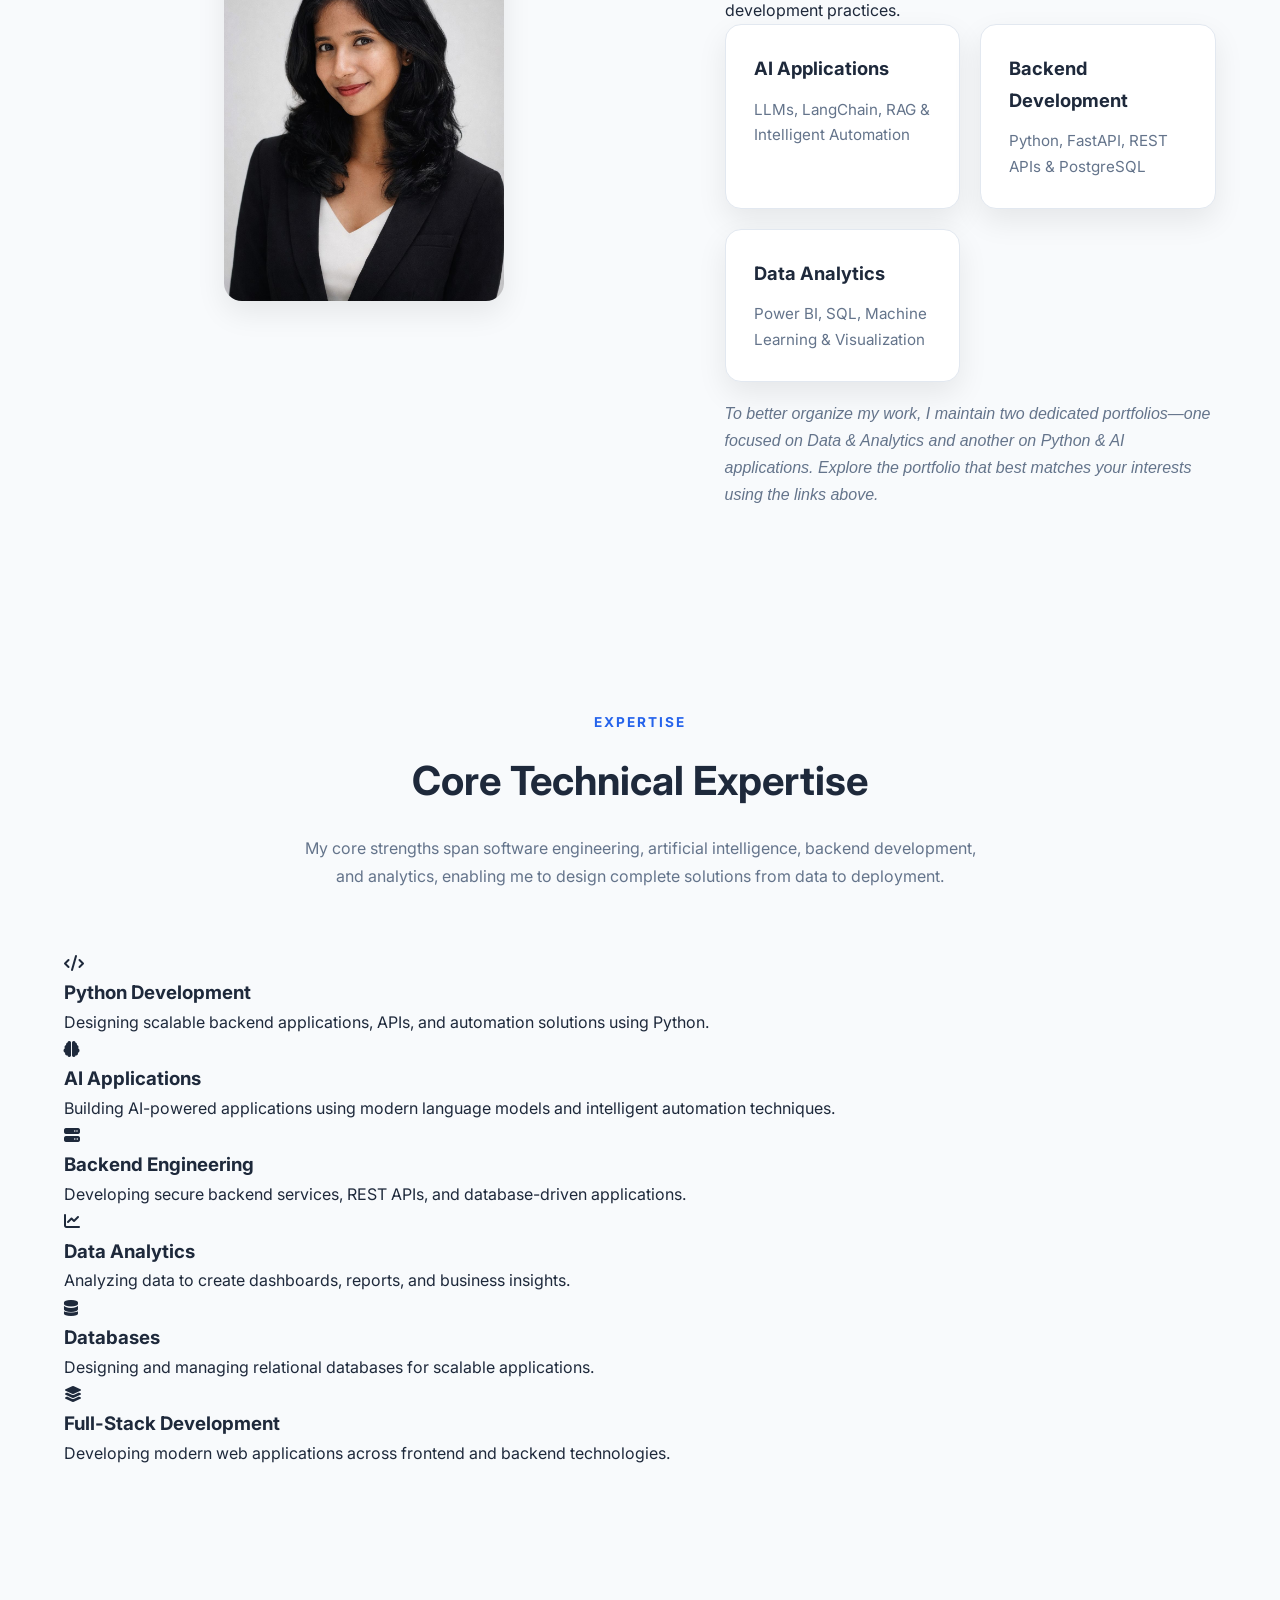
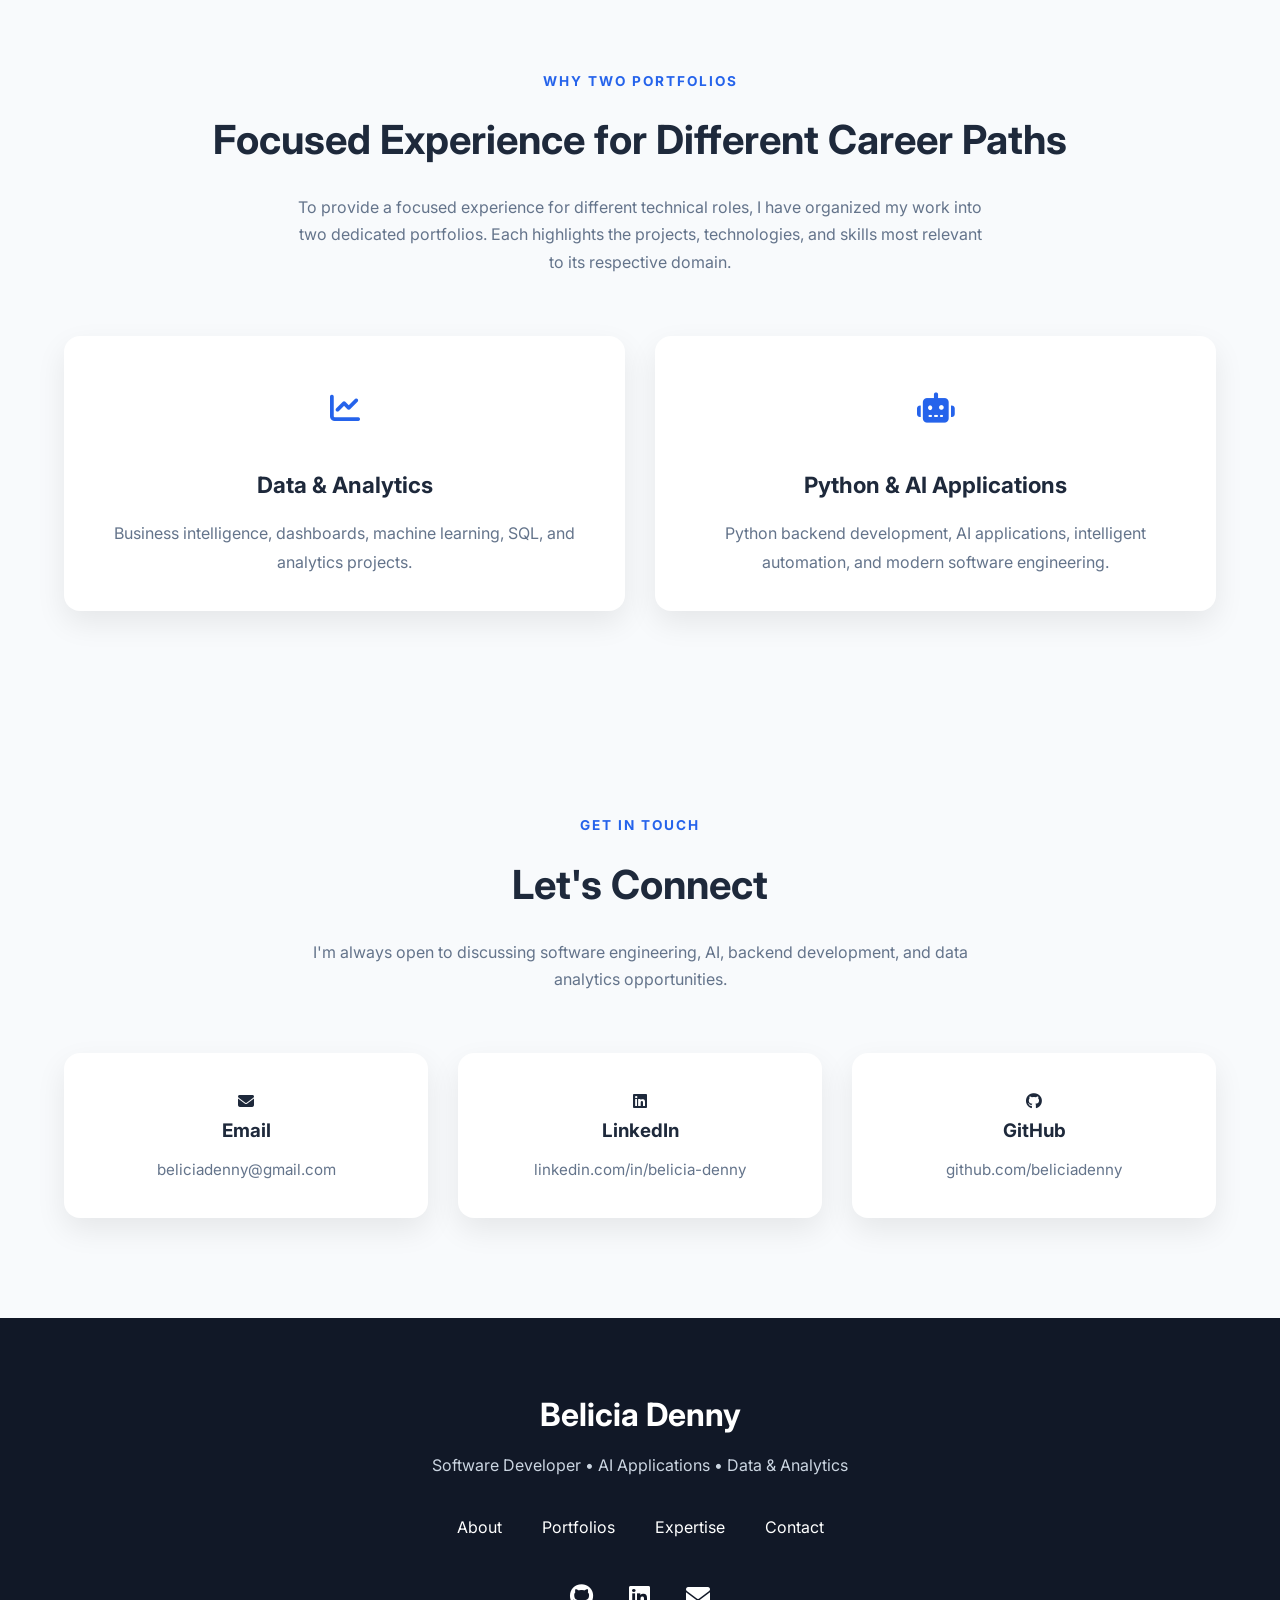
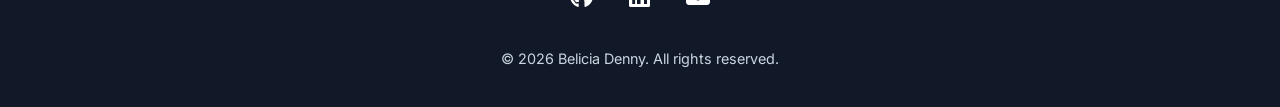
==== commit dd14bd79: "Update index.html" ====
--- a/index.html
+++ b/index.html
@@ -95,10 +95,8 @@
                 Explore the portfolio that best matches your interests.
 
             </p>
-<section id="portfolios" class="portfolio-section">
-
-    <div class="container">
-           <div class="portfolio-selector">
+
+           <div id="portfolios" class="portfolio-selector">
 
     <h3>Select a Portfolio</h3>
 
@@ -145,9 +143,7 @@
     </div>
 
 </div>
-</div>
-
-</section>
+
         </div>
 
 
